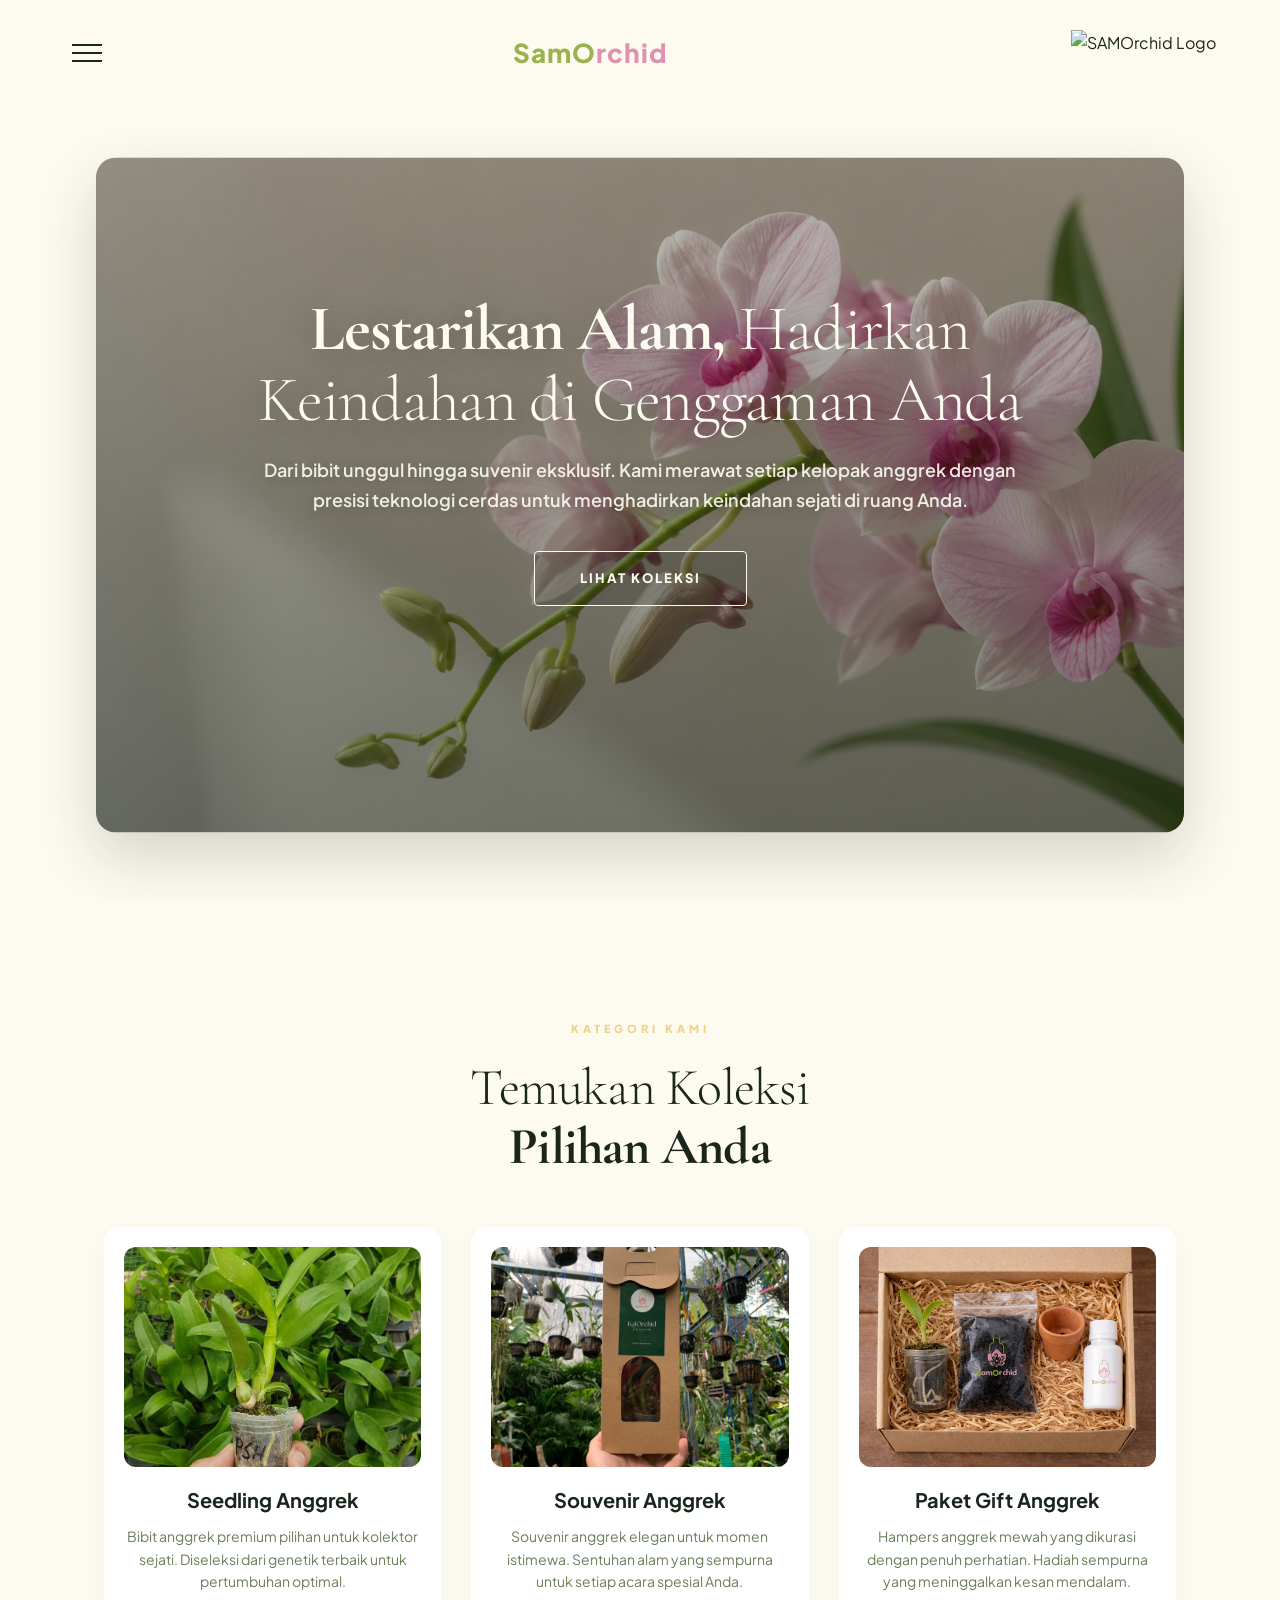
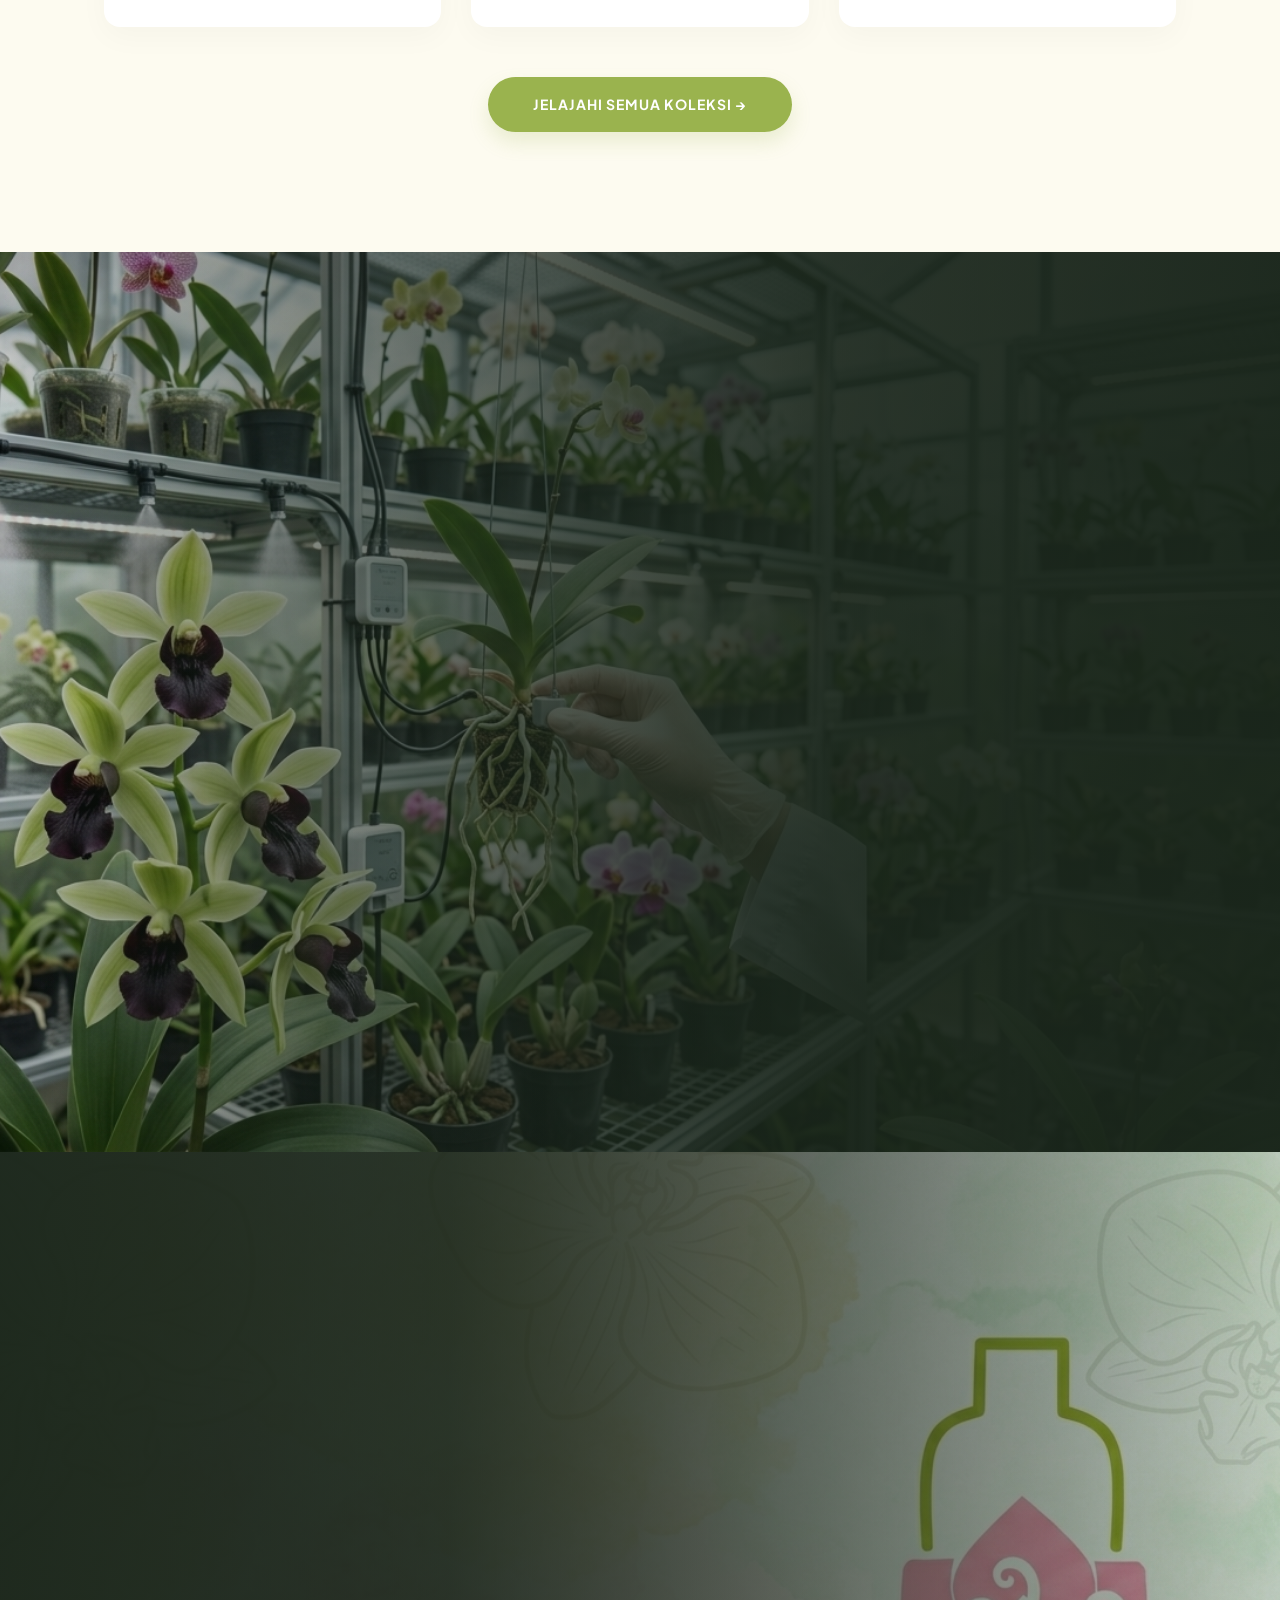
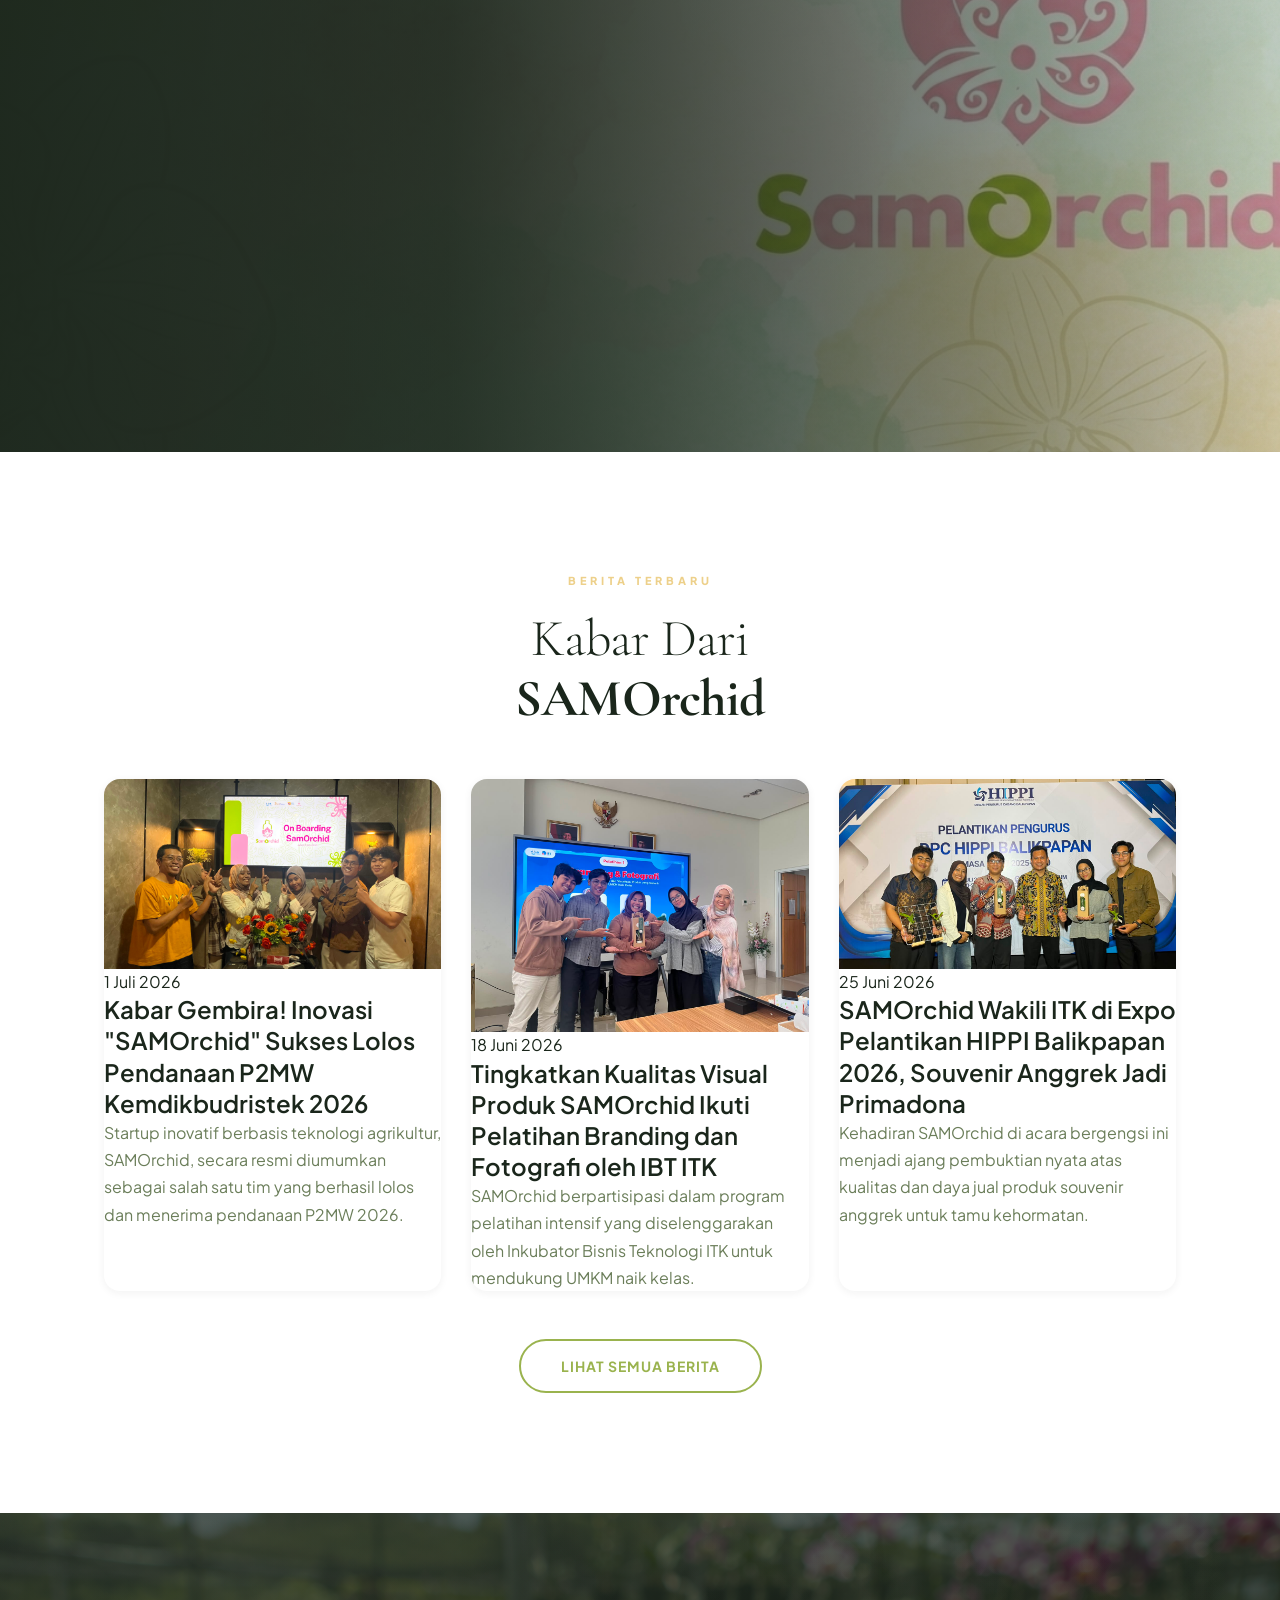
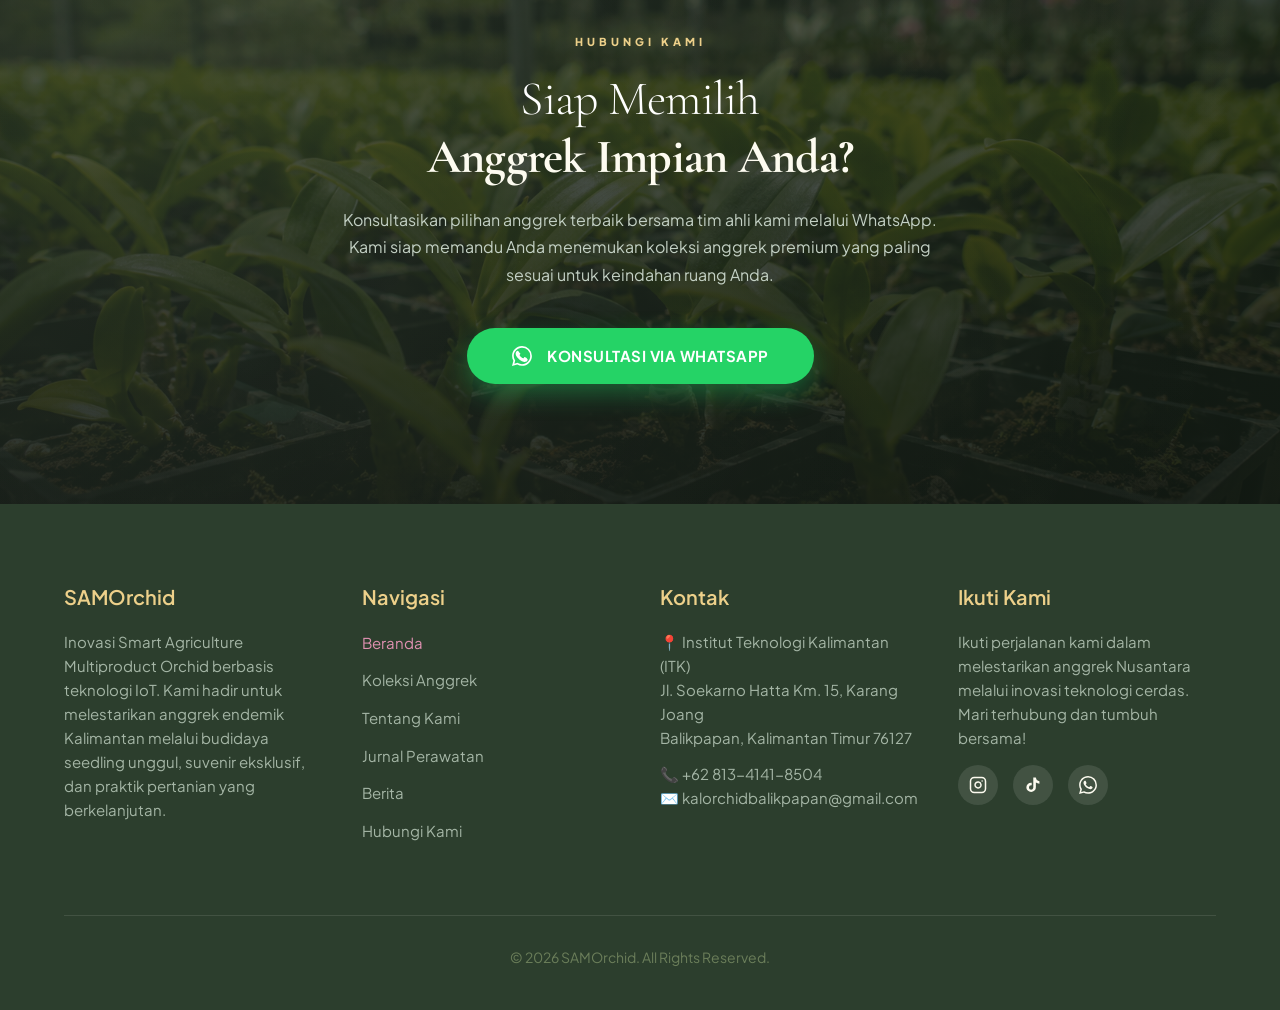
==== index.html @ b30c69b6 "Add files via upload" ====
<!DOCTYPE html>
<html lang="id">

<head>
    <meta charset="UTF-8">
    <meta name="viewport" content="width=device-width, initial-scale=1.0">
    <meta http-equiv="X-UA-Compatible" content="ie=edge">

    <meta name="description" content="SAMOrchid — Koleksi anggrek premium pilihan dengan kualitas terbaik. Temukan keindahan anggrek eksklusif untuk melengkapi ruang Anda.">
    <meta name="keywords" content="anggrek, orchid, tanaman hias, bunga anggrek, SAMOrchid, premium orchid">
    <meta name="author" content="SAMOrchid">
    <meta name="robots" content="index, follow">

    <meta property="og:title" content="SAMOrchid — Simfoni Alam di Ruang Anda">
    <meta property="og:description" content="SAMOrchid — Koleksi anggrek premium pilihan dengan kualitas terbaik.">
    <meta property="og:type" content="website">
    <meta property="og:locale" content="id_ID">

    <title>SAMOrchid — Simfoni Alam di Ruang Anda</title>

    <link rel="icon" type="image/png" href="assets/images/favicon.png">

    <link rel="preconnect" href="https://fonts.googleapis.com">
    <link rel="preconnect" href="https://fonts.gstatic.com" crossorigin>
    <link href="https://fonts.googleapis.com/css2?family=Cormorant+Garamond:ital,wght@0,300;0,400;0,600;1,300;1,400&family=Plus+Jakarta+Sans:wght@300;400;600;800&display=swap" rel="stylesheet">

    <link rel="stylesheet" href="assets/css/samorchid.css">

</head>
<body>

    <div class="menu-overlay" id="menuOverlay"></div>

<header id="mainHeader">
    
    <button class="menu-btn" id="menuToggle" aria-label="Toggle navigation menu">
        <span></span>
        <span></span>
        <span></span>
    </button>

    <a href="index.html" class="logo-text" aria-label="SAMOrchid Home" style="text-decoration: none; font-size: 26px; font-weight: 800; letter-spacing: 1px;">
        <span style="color: var(--green-natural);">SamO</span><span style="color: var(--pink-flower);">rchid</span>
    </a>

    <div class="header-logo-right" style="display: flex; align-items: center;">
        <img src="assets/images/logo-samorchid.png" alt="SAMOrchid Logo" style="height: 45px; width: auto; object-fit: contain;">
    </div>
</header>


<nav class="side-menu" id="sideNav" aria-label="Main navigation">
    <ul style="margin-top: 100px;">
        <li><a href="index.html">Beranda</a></li>
        <li><a href="catalog.html">Koleksi Anggrek</a></li>
        <li><a href="about.html">Tentang Kami</a></li>
        <li><a href="journal.html">Jurnal Perawatan</a></li>
        <li><a href="news.html">Berita</a></li>
        <li><a href="contact.html">Hubungi Kami</a></li>
    </ul>
</nav>
    
    <main>
        
<section class="hero">
    <div class="hero-slider-container" style="top: 55% !important; height: 75% !important;">
        <div class="slider-wrapper">
            <div class="slide slide-1"></div>
            <div class="slide slide-2"></div>
            <div class="slide slide-3"></div>
        </div>
    </div>

    <div class="hero-content scroll-reveal reveal-active">
        <h1> <strong>Lestarikan Alam,</strong> Hadirkan Keindahan di Genggaman Anda </h1>
        <p>Dari bibit unggul hingga suvenir eksklusif. Kami merawat setiap kelopak anggrek dengan presisi teknologi cerdas untuk menghadirkan keindahan sejati di ruang Anda.</p>
        <a href="catalog.html" class="btn-discover">Lihat Koleksi</a>
    </div>
</section>


<section class="section-padding" style="background-color: var(--cream-palette);">
    <div class="container">
        <span class="section-tag scroll-reveal" style="text-align:center; display:block;">Kategori Kami</span>
        <h2 class="section-title scroll-reveal" style="text-align:center; font-family:'Cormorant Garamond',serif; margin-bottom: 50px;">
            Temukan Koleksi <strong>Pilihan Anda</strong>
        </h2>

        <div class="categories-grid">
            
            <div class="category-card scroll-reveal" style="transition-delay: 0.1s; padding: 20px; border-radius: 16px; overflow: hidden; background: #fff; box-shadow: 0 10px 30px rgba(0,0,0,0.03);">
                <div style="height: 220px; border-radius: 12px; overflow: hidden; margin-bottom: 20px;">
                    <img src="assets/images/catalog-seddling.jpg" alt="Seedling Anggrek" style="width: 100%; height: 100%; object-fit: cover; transition: transform 0.5s;">
                </div>
                <h3 style="font-size: 20px; font-weight: 700; margin-bottom: 12px; color: var(--text-dark);">Seedling Anggrek</h3>
                <p style="font-size: 14px; color: var(--text-muted); line-height: 1.6; margin-bottom: 15px;">Bibit anggrek premium pilihan untuk kolektor sejati. Diseleksi dari genetik terbaik untuk pertumbuhan optimal.</p>
            </div>

            <div class="category-card scroll-reveal" style="transition-delay: 0.25s; padding: 20px; border-radius: 16px; overflow: hidden; background: #fff; box-shadow: 0 10px 30px rgba(0,0,0,0.03);">
                <div style="height: 220px; border-radius: 12px; overflow: hidden; margin-bottom: 20px;">
                    <img src="assets/images/souvenir.jpeg?w=800" alt="Souvenir Anggrek" style="width: 100%; height: 100%; object-fit: cover; transition: transform 0.5s;">
                </div>
                <h3 style="font-size: 20px; font-weight: 700; margin-bottom: 12px; color: var(--text-dark);">Souvenir Anggrek</h3>
                <p style="font-size: 14px; color: var(--text-muted); line-height: 1.6; margin-bottom: 15px;">Souvenir anggrek elegan untuk momen istimewa. Sentuhan alam yang sempurna untuk setiap acara spesial Anda.</p>
            </div>

            <div class="category-card scroll-reveal" style="transition-delay: 0.4s; padding: 20px; border-radius: 16px; overflow: hidden; background: #fff; box-shadow: 0 10px 30px rgba(0,0,0,0.03);">
                <div style="height: 220px; border-radius: 12px; overflow: hidden; margin-bottom: 20px;">
                    <img src="assets/images/gift.jpeg?w=800" alt="Paket Gift Anggrek" style="width: 100%; height: 100%; object-fit: cover; transition: transform 0.5s;">
                </div>
                <h3 style="font-size: 20px; font-weight: 700; margin-bottom: 12px; color: var(--text-dark);">Paket Gift Anggrek</h3>
                <p style="font-size: 14px; color: var(--text-muted); line-height: 1.6; margin-bottom: 15px;">Hampers anggrek mewah yang dikurasi dengan penuh perhatian. Hadiah sempurna yang meninggalkan kesan mendalam.</p>
            </div>
        </div>

        <div style="text-align: center; margin-top: 50px;" class="scroll-reveal">
            <a href="catalog.html" class="btn-primary" style="padding: 16px 45px; border-radius: 50px; font-weight: 700; background-color: var(--green-natural); color: white; text-decoration: none; display: inline-block; transition: 0.3s; box-shadow: 0 10px 20px rgba(154, 179, 78, 0.2);">
                Jelajahi Semua Koleksi &rarr;
            </a>
        </div>
    </div>
</section>

<section class="care-section" style="background: linear-gradient(270deg, rgba(26,38,27,0.85) 35%, rgba(26,38,27,0.2)), url('assets/images/beranda-jurnal.png') center/cover no-repeat; justify-content: flex-end;">
    <div class="care-content">
        <span class="section-tag scroll-reveal">Jurnal &amp; Panduan</span>
        <h2 class="scroll-reveal" style="transition-delay: 0.1s;">Seni Merawat <strong>Kelopak Anggrek</strong></h2>
        <p class="scroll-reveal" style="transition-delay: 0.2s;">Merawat anggrek adalah seni dan dialog dengan alam. Pelajari teknik perawatan dari para ahli kami — mulai dari penyiraman, pencahayaan, hingga pemberian nutrisi yang tepat untuk setiap jenis anggrek.</p>
        <a href="journal.html" class="btn-editorial scroll-reveal" style="transition-delay: 0.3s;">Buka Jurnal Perawatan &rarr;</a>
    </div>
</section>

<section class="story-section" style="background: linear-gradient(90deg, rgba(26,38,27,0.85) 35%, rgba(26,38,27,0.2)), url('assets/images/logo-about.png') center/cover no-repeat;">
    <div class="story-content">
        <span class="section-tag scroll-reveal">VISI &amp; INOVASI</span>
        <h2 class="scroll-reveal" style="transition-delay: 0.1s;">Di Balik Tirai <strong>SAMOrchid</strong></h2>
        <p class="scroll-reveal" style="transition-delay: 0.2s;">Lebih dari sekadar keindahan, SAMOrchid lahir dari misi luhur melestarikan flora endemik Kalimantan. Melalui integrasi teknologi Smart Greenhouse dan praktik pertanian berkelanjutan, kami merawat warisan alam Nusantara agar terus mekar untuk generasi mendatang.</p>
        <a href="about.html" class="btn-editorial scroll-reveal" style="transition-delay: 0.3s;">Kenali Kami Lebih Dekat &rarr;</a>
    </div>
</section>

<section class="section-padding" style="background-color: #fff;">
    <div class="container">
        <span class="section-tag scroll-reveal" style="text-align:center; display:block;">Berita Terbaru</span>
        <h2 class="section-title scroll-reveal" style="text-align:center; font-family:'Cormorant Garamond',serif; margin-bottom: 50px;">
            Kabar Dari <strong>SAMOrchid</strong>
        </h2>

        <div class="news-grid">
            
            <article class="news-card scroll-reveal" style="transition-delay: 0.1s;">
                <div class="news-image">
                    <img src="assets/images/berita-p2mw.jpeg" alt="Penghargaan Inovasi Budidaya 2026" loading="lazy">
                </div>
                <div class="news-body">
                    <time class="news-date" datetime="2026-07-01">1 Juli 2026</time>
                    <h3>Kabar Gembira! Inovasi "SAMOrchid" Sukses Lolos Pendanaan P2MW Kemdikbudristek 2026</h3>
                    <p>Startup inovatif berbasis teknologi agrikultur, SAMOrchid, secara resmi diumumkan sebagai salah satu tim yang berhasil lolos dan menerima pendanaan P2MW 2026.</p>
                </div>
            </article>

            <article class="news-card scroll-reveal" style="transition-delay: 0.4s;">
                <div class="news-image">
                    <img src="assets/images/berita-pelatihan.jpeg"  alt="Workshop Perawatan Anggrek" loading="lazy">
                </div>
                <div class="news-body">
                    <time class="news-date" datetime="2026-06-18">18 Juni 2026</time>
                    <h3>Tingkatkan Kualitas Visual Produk SAMOrchid Ikuti Pelatihan Branding dan Fotografi oleh IBT ITK</h3>
                    <p>SAMOrchid berpartisipasi dalam program pelatihan intensif yang diselenggarakan oleh Inkubator Bisnis Teknologi ITK untuk mendukung UMKM naik kelas.</p>
                </div>
            </article>

            <article class="news-card scroll-reveal" style="transition-delay: 0.25s;">
                <div class="news-image">
                    <img src="assets/images/berita-hippi.jpeg"  alt="Koleksi Phalaenopsis Eksklusif" loading="lazy">
                </div>
                <div class="news-body">
                    <time class="news-date" datetime="2026-06-25">25 Juni 2026</time>
                    <h3>SAMOrchid Wakili ITK di Expo Pelantikan HIPPI Balikpapan 2026, Souvenir Anggrek Jadi Primadona</h3>
                    <p>Kehadiran SAMOrchid di acara bergengsi ini menjadi ajang pembuktian nyata atas kualitas dan daya jual produk souvenir anggrek untuk tamu kehormatan.</p>
                </div>
            </article>

        </div>

        <div style="text-align: center; margin-top: 3rem;">
            <a href="news.html" class="btn-outline">Lihat Semua Berita</a>
        </div>
    </div>
</section>

<section class="cta-section" style="background: linear-gradient(180deg, rgba(26,38,27,0.75) 0%, rgba(18,26,19,0.92) 100%), url('assets/images/beranda-hubungi\ kami.png') center/cover no-repeat; padding: 120px 0; color: white;">
    <div class="container" style="text-align: center; max-width: 800px;">
        <span class="section-tag scroll-reveal" style="color: var(--orange-pastel); font-size: 11px; letter-spacing: 4px; font-weight: 800; display: block; margin-bottom: 20px; text-transform: uppercase;">Hubungi Kami</span>
        <h2 class="scroll-reveal" style="font-family: 'Cormorant Garamond', serif; font-size: 48px; font-weight: 300; margin-bottom: 20px; line-height: 1.2;">
            Siap Memilih <strong style="font-weight: 700; color: var(--cream-palette);">Anggrek Impian Anda?</strong>
        </h2>
        <p class="scroll-reveal" style="transition-delay: 0.1s; font-size: 16px; color: #c3d0c4; line-height: 1.7; margin-bottom: 40px; max-width: 600px; margin-left: auto; margin-right: auto;">
            Konsultasikan pilihan anggrek terbaik bersama tim ahli kami melalui WhatsApp. Kami siap memandu Anda menemukan koleksi anggrek premium yang paling sesuai untuk keindahan ruang Anda.
        </p>
        
        <a href="https://wa.me/6281341418504?text=Halo%20SAMOrchid" class="scroll-reveal" style="transition-delay: 0.2s; background-color: #25D366; color: white; padding: 16px 45px; border-radius: 50px; font-weight: 700; text-decoration: none; display: inline-flex; align-items: center; gap: 12px; box-shadow: 0 10px 25px rgba(37, 211, 102, 0.35); border: none; font-size: 15px; letter-spacing: 0.5px; transition: all 0.3s ease; text-transform: uppercase;" target="_blank" rel="noopener noreferrer">
            <svg xmlns="http://www.w3.org/2000/svg" width="20" height="20" fill="currentColor" viewBox="0 0 16 16" style="vertical-align: middle;">
                <path d="M13.601 2.326A7.85 7.85 0 0 0 7.994 0C3.627 0 .068 3.558.064 7.926c0 1.399.366 2.76 1.057 3.965L0 16l4.204-1.102a7.9 7.9 0 0 0 3.79.949h.004c4.368 0 7.927-3.558 7.93-7.93a7.9 7.9 0 0 0-2.327-5.592M7.994 14.52a6.6 6.6 0 0 1-3.356-.92l-.24-.144-2.494.654.666-2.433-.156-.251a6.56 6.56 0 0 1-1.007-3.505c0-3.626 2.957-6.584 6.591-6.584a6.56 6.56 0 0 1 4.66 1.931 6.56 6.56 0 0 1 1.928 4.66c-.004 3.639-2.961 6.592-6.592 6.592m3.69-4.98c-.202-.1-1.195-.59-1.381-.66-.18-.068-.312-.1-.444.1-.13.2-.5.636-.61.76-.11.13-.22.14-.42.04-.202-.1-.853-.314-1.624-.997-.6-.537-1.005-1.2-1.123-1.4-.117-.202-.012-.311.088-.41.09-.09.202-.23.3-.35.1-.117.135-.2.2-.33.066-.134.034-.251-.017-.35-.05-.1-1.196-1.196-1.381-1.643-.186-.45-.37-.39-.5-.396-.127-.007-.272-.008-.418-.008a.86.86 0 0 0-.623.29c-.214.23-.817.8-.817 1.95s.84 2.26 1.0 2.47c.16.21 1.653 2.528 4 3.52.56.23 1 .37 1.34.48.57.18 1.09.15 1.5.09.46-.07 1.38-.56 1.57-1.11.19-.55.19-1.02.13-1.11-.06-.09-.22-.14-.42-.24"/>
            </svg>
            &nbsp;Konsultasi via WhatsApp
        </a>
    </div>
</section>

    </main>

    <footer>
    <div class="footer-container">
        
        <div class="footer-col">
            <h3>SAMOrchid</h3>
            <p>
                Inovasi Smart Agriculture Multiproduct Orchid berbasis teknologi IoT. Kami hadir untuk melestarikan anggrek endemik Kalimantan melalui budidaya seedling unggul, suvenir eksklusif, dan praktik pertanian yang berkelanjutan.
            </p>
        </div>

        <div class="footer-col">
            <h3>Navigasi</h3>
            <ul>
                <li><a href="index.html">Beranda</a></li>
                <li><a href="catalog.html">Koleksi Anggrek</a></li>
                <li><a href="about.html">Tentang Kami</a></li>
                <li><a href="journal.html">Jurnal Perawatan</a></li>
                <li><a href="news.html">Berita</a></li>
                <li><a href="contact.html">Hubungi Kami</a></li>
            </ul>
        </div>

        <div class="footer-col">
            <h3>Kontak</h3>
            <p>
                📍 Institut Teknologi Kalimantan (ITK)<br>
                Jl. Soekarno Hatta Km. 15, Karang Joang<br>
                Balikpapan, Kalimantan Timur 76127
            </p>
            <p style="margin-top: 12px;">
                📞 +62 813-4141-8504<br>
                ✉️ kalorchidbalikpapan@gmail.com
            </p>
        </div>

       <div class="footer-col">
    <h3>Ikuti Kami</h3>
    <p>Ikuti perjalanan kami dalam melestarikan anggrek Nusantara melalui inovasi teknologi cerdas. Mari terhubung dan tumbuh bersama!</p>
    <div class="social-links">
        <a href="https://www.instagram.com/samorchid_official?igsh=MW9wNzVmNXBsNmt6ZQ%3D%3D&utm_source=qr" target="_blank" rel="noopener noreferrer" aria-label="Instagram">
            <svg xmlns="http://www.w3.org/2000/svg" width="18" height="18" viewBox="0 0 24 24" fill="none" stroke="currentColor" stroke-width="2" stroke-linecap="round" stroke-linejoin="round">
                <rect x="2" y="2" width="20" height="20" rx="5" ry="5"></rect>
                <path d="M16 11.37A4 4 0 1 1 12.63 8 4 4 0 0 1 16 11.37z"></path>
                <line x1="17.5" y1="6.5" x2="17.51" y2="6.5"></line>
            </svg>
        </a>
        
        <a href="https://www.tiktok.com/@samorchid.bibit.anggrek?_r=1&_t=ZS-982fWPN8C19" target="_blank" rel="noopener noreferrer" aria-label="TikTok">
            <svg xmlns="http://www.w3.org/2000/svg" width="18" height="18" viewBox="0 0 24 24" fill="currentColor">
                <path d="M19.59 6.69a4.83 4.83 0 0 1-3.77-4.25V2h-3.45v13.67a2.89 2.89 0 0 1-2.88 2.5 2.89 2.89 0 0 1-2.89-2.89 2.89 2.89 0 0 1 2.89-2.89c.28 0 .54.04.79.1v-3.5a6.37 6.37 0 0 0-.79-.05A6.34 6.34 0 0 0 3.15 15a6.34 6.34 0 0 0 6.34 6.34 6.34 6.34 0 0 0 6.34-6.34V8.75a8.18 8.18 0 0 0 4.76 1.52v-3.4a4.85 4.85 0 0 1-1-.18z"/>
            </svg>
        </a>
        
        <a href="https://wa.me/6281341418504" target="_blank" rel="noopener noreferrer" aria-label="WhatsApp">
            <svg xmlns="http://www.w3.org/2000/svg" width="18" height="18" viewBox="0 0 24 24" fill="currentColor">
                <path d="M17.472 14.382c-.297-.149-1.758-.867-2.03-.967-.273-.099-.471-.148-.67.15-.197.297-.767.966-.94 1.164-.173.199-.347.223-.644.075-.297-.15-1.255-.463-2.39-1.475-.883-.788-1.48-1.761-1.653-2.059-.173-.297-.018-.458.13-.606.134-.133.298-.347.446-.52.149-.174.198-.298.298-.497.099-.198.05-.371-.025-.52-.075-.149-.669-1.612-.916-2.207-.242-.579-.487-.5-.669-.51-.173-.008-.371-.01-.57-.01-.198 0-.52.074-.792.372-.272.297-1.04 1.016-1.04 2.479 0 1.462 1.065 2.875 1.213 3.074.149.198 2.096 3.2 5.077 4.487.709.306 1.262.489 1.694.625.712.227 1.36.195 1.871.118.571-.085 1.758-.719 2.006-1.413.248-.694.248-1.289.173-1.413-.074-.124-.272-.198-.57-.347m-5.421 7.403h-.004a9.87 9.87 0 01-5.031-1.378l-.361-.214-3.741.982.998-3.648-.235-.374a9.86 9.86 0 01-1.51-5.26c.001-5.45 4.436-9.884 9.888-9.884 2.64 0 5.122 1.03 6.988 2.898a9.825 9.825 0 012.893 6.994c-.003 5.45-4.437 9.884-9.885 9.884m8.413-18.297A11.815 11.815 0 0012.05 0C5.495 0 .16 5.335.157 11.892c0 2.096.547 4.142 1.588 5.945L.057 24l6.305-1.654a11.882 11.882 0 005.683 1.448h.005c6.554 0 11.89-5.335 11.893-11.893a11.821 11.821 0 00-3.48-8.413z"/>
            </svg>
        </a>
    </div>
</div>

    </div>

    <div class="footer-bottom">
        <p>&copy; 2026 SAMOrchid. All Rights Reserved.</p>
    </div>
</footer>

    <script src="assets/js/samorchid.js"></script>
    
</body>
</html>
---- assets/css/samorchid.css ----
/* ============================================================
   SAMOrchid — Premium Orchid Catalog
   Design System & Stylesheet
   Inspired by Bang & Olufsen Luxury Minimalism
   ============================================================ */

/* ----------------------------------------------------------
   1. DESIGN TOKENS (CSS Variables)
   ---------------------------------------------------------- */
   :root {
    --pink-flower: #E091B1;
    --pink-light: #F5D5E3;
    --orange-pastel: #EDD08A;
    --cream-palette: #FDFBF0;
    --cream-dark: #F5EFDA;
    --green-natural: #9AB34E;
    --green-dark: #7A9340;
    --text-dark: #1A261B;
    --text-muted: #6B7E5A;
    --footer-bg: #2C3E2D;
    --white: #FFFFFF;
    --dusty-pink: #F9EAEF;


    /* Shadows */
    --shadow-sm: 0 2px 8px rgba(26, 38, 27, 0.06);
    --shadow-md: 0 8px 30px rgba(26, 38, 27, 0.08);
    --shadow-lg: 0 16px 50px rgba(26, 38, 27, 0.12);
    --shadow-xl: 0 25px 60px rgba(26, 38, 27, 0.18);

    /* Transitions */
    --ease-luxury: cubic-bezier(0.16, 1, 0.3, 1);
    --transition-base: 0.4s var(--ease-luxury);
    --transition-slow: 0.8s var(--ease-luxury);
}


/* ----------------------------------------------------------
   2. RESET & BASE
   ---------------------------------------------------------- */
*,
*::before,
*::after {
    box-sizing: border-box;
    margin: 0;
    padding: 0;
}

html {
    scroll-behavior: smooth;
    -webkit-font-smoothing: antialiased;
    -moz-osx-font-smoothing: grayscale;
}

body {
    font-family: 'Plus Jakarta Sans', -apple-system, BlinkMacSystemFont, sans-serif;
    font-weight: 400;
    font-size: 16px;
    line-height: 1.6;
    color: var(--text-dark);
    background-color: var(--cream-palette);
    overflow-x: hidden;
}

img {
    max-width: 100%;
    height: auto;
    display: block;
}

a {
    color: inherit;
    text-decoration: none;
    transition: color var(--transition-base);
}

ul {
    list-style: none;
}

button {
    font-family: inherit;
}


/* ----------------------------------------------------------
   3. TYPOGRAPHY
   ---------------------------------------------------------- */
h1,
h2 {
    font-family: 'Cormorant Garamond', 'Georgia', serif;
    font-weight: 300;
    color: var(--text-dark);
}

h1 {
    font-size: 64px;
    line-height: 1.1;
    letter-spacing: -0.02em;
}

h2 {
    font-size: 52px;
    line-height: 1.15;
    letter-spacing: -0.015em;
}

h3 {
    font-family: 'Plus Jakarta Sans', sans-serif;
    font-size: 24px;
    font-weight: 600;
    line-height: 1.3;
    color: var(--text-dark);
}

h1 strong {
    font-weight: 800;
}

h2 strong {
    font-weight: 800;
    display: block;
}

p {
    color: var(--text-muted);
    line-height: 1.7;
}

.section-tag {
    font-size: 11px;
    text-transform: uppercase;
    letter-spacing: 4px;
    color: var(--orange-pastel);
    font-weight: 800;
    margin-bottom: 20px;
    display: inline-block;
}


/* ----------------------------------------------------------
   4. LAYOUT
   ---------------------------------------------------------- */
.container {
    max-width: 1200px;
    margin: 0 auto;
    padding: 0 5%;
}

.section-padding {
    padding: 120px 0;
}


/* ----------------------------------------------------------
   5. HEADER & NAVIGATION
   ---------------------------------------------------------- */
header {
    position: fixed;
    top: 0;
    left: 0;
    width: 100%;
    display: flex;
    justify-content: space-between;
    align-items: center;
    padding: 30px 5%;
    z-index: 2001;
    background: transparent;
    transition: all 0.5s var(--ease-luxury);
}

header.scrolled {
    background: rgba(253, 251, 240, 0.92);
    backdrop-filter: blur(20px);
    -webkit-backdrop-filter: blur(20px);
    box-shadow: 0 4px 30px rgba(26, 38, 27, 0.06);
    padding: 18px 5%;
}

/* Logo */
.logo {
    font-size: 22px;
    font-weight: 800;
    letter-spacing: 2px;
    color: var(--text-dark);
    text-transform: uppercase;
    z-index: 2002;
    display: flex;
    align-items: center;
    gap: 10px;
}

.logo-img {
    height: 45px;
    width: auto;
    vertical-align: middle;
}

/* Hamburger Menu Button */
.menu-btn {
    background: none;
    border: none;
    cursor: pointer;
    display: flex;
    flex-direction: column;
    gap: 6px;
    z-index: 2002;
    padding: 8px;
    position: relative;
}

.menu-btn span {
    display: block;
    width: 30px;
    height: 2px;
    background-color: var(--text-dark);
    transition: all 0.3s var(--ease-luxury);
    transform-origin: center;
}

.menu-btn.active span:nth-child(1) {
    transform: translateY(8px) rotate(45deg);
}

.menu-btn.active span:nth-child(2) {
    opacity: 0;
    transform: scaleX(0);
}

.menu-btn.active span:nth-child(3) {
    transform: translateY(-8px) rotate(-45deg);
}

/* Header Spacer (for layout balance) */
.header-spacer {
    width: 46px;
}

/* Menu Overlay */
.menu-overlay {
    position: fixed;
    top: 0;
    left: 0;
    width: 100%;
    height: 100%;
    background: rgba(26, 38, 27, 0.4);
    backdrop-filter: blur(8px);
    -webkit-backdrop-filter: blur(8px);
    z-index: 1999;
    opacity: 0;
    visibility: hidden;
    transition: opacity 0.5s var(--ease-luxury),
                visibility 0.5s var(--ease-luxury);
}

.menu-overlay.active {
    opacity: 1;
    visibility: visible;
}

/* Side Menu */
.side-menu {
    position: fixed;
    top: 0;
    left: -100%;
    width: 450px;
    max-width: 100%;
    height: 100vh;
    background-color: var(--cream-palette);
    z-index: 2000;
    box-shadow: var(--shadow-xl);
    display: flex;
    flex-direction: column;
    justify-content: center;
    padding: 80px 60px;
    transition: left 0.7s cubic-bezier(0.77, 0, 0.175, 1);
    overflow-y: auto;
}

.side-menu.active {
    left: 0;
}

.menu-subtitle {
    font-size: 11px;
    font-weight: 800;
    letter-spacing: 4px;
    color: var(--green-natural);
    text-transform: uppercase;
    margin-bottom: 35px;
}

.side-menu ul {
    margin-bottom: 50px;
}

.side-menu ul li {
    margin-bottom: 25px;
    transform: translateY(30px);
    opacity: 0;
    transition: transform 0.6s var(--ease-luxury),
                opacity 0.6s var(--ease-luxury);
}

.side-menu.active ul li:nth-child(1) { transition-delay: 0.15s; }
.side-menu.active ul li:nth-child(2) { transition-delay: 0.30s; }
.side-menu.active ul li:nth-child(3) { transition-delay: 0.45s; }
.side-menu.active ul li:nth-child(4) { transition-delay: 0.60s; }
.side-menu.active ul li:nth-child(5) { transition-delay: 0.75s; }
.side-menu.active ul li:nth-child(6) { transition-delay: 0.90s; }

.side-menu.active ul li {
    transform: translateY(0);
    opacity: 1;
}

.side-menu ul li a {
    text-decoration: none;
    color: var(--text-dark);
    font-size: 34px;
    font-weight: 300;
    font-family: 'Cormorant Garamond', serif;
    display: inline-block;
    position: relative;
    transition: color 0.3s ease,
                transform 0.3s var(--ease-luxury);
}

.side-menu ul li a:hover {
    color: var(--pink-flower);
    transform: translateX(12px);
}

.side-menu ul li a::after {
    content: '';
    position: absolute;
    bottom: -4px;
    left: 0;
    width: 0;
    height: 2px;
    background-color: var(--pink-flower);
    transition: width 0.4s var(--ease-luxury);
}

.side-menu ul li a:hover::after {
    width: 100%;
}

.side-menu ul li a.active-link {
    color: var(--green-natural);
    font-weight: 600;
}

.side-menu-cta {
    margin-top: auto;
    padding-top: 30px;
    border-top: 1px solid rgba(26, 38, 27, 0.08);
}


/* ----------------------------------------------------------
   6. HERO SECTION
   ---------------------------------------------------------- */
.hero {
    height: 100vh;
    display: flex;
    align-items: center;
    justify-content: center;
    padding: 0 5%;
    position: relative;
    overflow: hidden;
}

.hero-slider-container {
    position: absolute;
    top: 50%;
    left: 50%;
    transform: translate(-50%, -50%);
    width: 85%;
    height: 85%;
    border-radius: 20px;
    overflow: hidden;
    box-shadow: var(--shadow-xl);
}

.slider-wrapper {
    display: flex;
    height: 100%;
    transition: transform 1.2s cubic-bezier(0.77, 0, 0.175, 1);
}

.slide {
    min-width: 100%;
    height: 100%;
    background-size: cover;
    background-position: center;
    position: relative;
}

.slide-1 {
    background-image:
        linear-gradient(
            180deg,
            rgba(26, 38, 27, 0.25) 0%,
            rgba(26, 38, 27, 0.55) 100%
        ),
        url("../images/hero beranda 1.png");
    background-size: cover;
    background-position: center;
}

.slide-2 {
    background-image:
        linear-gradient(
            180deg,
            rgba(26, 38, 27, 0.25) 0%,
            rgba(26, 38, 27, 0.55) 100%
        ),
        url("../images/hero beranda 2.png");
    background-size: cover;
    background-position: center;
}

.slide-3 {
    background-image:
        linear-gradient(
            180deg,
            rgba(26, 38, 27, 0.25) 0%,
            rgba(26, 38, 27, 0.55) 100%
        ),
        url("../images/hero beranda 3.png");
    background-size: cover;
    background-position: center;
}

.hero-content {
    text-align: center;
    max-width: 800px;
    z-index: 2;
    position: relative;
}

.hero-content h1 {
    color: var(--cream-palette);
    text-shadow: 0 4px 30px rgba(0, 0, 0, 0.25);
    margin-bottom: 20px;
}

.hero-content p {
    color: var(--cream-palette);
    font-size: 18px;
    font-weight: 600;
    text-shadow: 0 2px 15px rgba(0, 0, 0, 0.2);
    margin-bottom: 35px;
    opacity: 0.9;
}

.hero-slider-dots {
    position: absolute;
    bottom: 30px;
    left: 50%;
    transform: translateX(-50%);
    display: flex;
    gap: 10px;
    z-index: 3;
}

.hero-slider-dots .dot {
    width: 10px;
    height: 10px;
    border-radius: 50%;
    background: rgba(253, 251, 240, 0.4);
    border: none;
    cursor: pointer;
    transition: all 0.4s var(--ease-luxury);
}

.hero-slider-dots .dot.active {
    background: var(--cream-palette);
    transform: scale(1.3);
}


/* ----------------------------------------------------------
   7. FULL-BLEED SECTIONS
   ---------------------------------------------------------- */
.featured-section {
    height: 100vh;
    width: 100%;
    background-size: cover;
    background-position: center;
    background-attachment: fixed;
    display: flex;
    align-items: center;
    padding: 0 8%;
    position: relative;
}

.featured-section::before {
    content: '';
    position: absolute;
    top: 0;
    left: 0;
    width: 100%;
    height: 100%;
    background: linear-gradient(
        90deg,
        rgba(26, 38, 27, 0.85) 0%,
        rgba(26, 38, 27, 0.3) 60%,
        transparent 100%
    );
}

.care-section {
    height: 100vh;
    width: 100%;
    background-size: cover;
    background-position: center;
    background-attachment: fixed;
    display: flex;
    align-items: center;
    justify-content: flex-end;
    padding: 0 8%;
    position: relative;
}

.care-section::before {
    content: '';
    position: absolute;
    top: 0;
    left: 0;
    width: 100%;
    height: 100%;
    background: linear-gradient(
        270deg,
        rgba(26, 38, 27, 0.85) 0%,
        rgba(26, 38, 27, 0.3) 60%,
        transparent 100%
    );
}

.story-section {
    height: 100vh;
    width: 100%;
    background-size: cover;
    background-position: center;
    background-attachment: fixed;
    display: flex;
    align-items: center;
    padding: 0 8%;
    position: relative;
}

.story-section::before {
    content: '';
    position: absolute;
    top: 0;
    left: 0;
    width: 100%;
    height: 100%;
    background: linear-gradient(
        90deg,
        rgba(26, 38, 27, 0.85) 0%,
        rgba(26, 38, 27, 0.3) 60%,
        transparent 100%
    );
}

.featured-content,
.care-content,
.story-content {
    max-width: 580px;
    color: var(--cream-palette);
    position: relative;
    z-index: 2;
}

.featured-content h2,
.care-content h2,
.story-content h2 {
    font-family: 'Cormorant Garamond', serif;
    font-size: 52px;
    font-weight: 300;
    color: var(--cream-palette);
    margin-bottom: 24px;
}

.featured-content p,
.care-content p,
.story-content p {
    font-size: 16px;
    line-height: 1.7;
    color: #C3D0C4;
    margin-bottom: 35px;
}

.featured-content .section-tag,
.care-content .section-tag,
.story-content .section-tag {
    color: var(--orange-pastel);
}

/* CTA Section */
.cta-section {
    padding: 120px 5%;
    background: linear-gradient(135deg, var(--green-dark) 0%, var(--green-natural) 100%);
    text-align: center;
    color: var(--white);
    position: relative;
    overflow: hidden;
}

.cta-section::before {
    content: '';
    position: absolute;
    top: -50%;
    left: -50%;
    width: 200%;
    height: 200%;
    background: radial-gradient(
        circle at 30% 40%,
        rgba(255, 255, 255, 0.05) 0%,
        transparent 60%
    );
}

.cta-section h2 {
    font-family: 'Cormorant Garamond', serif;
    font-size: 48px;
    font-weight: 300;
    color: var(--white);
    margin-bottom: 20px;
    position: relative;
}

.cta-section h2 strong {
    font-weight: 700;
}

.cta-section p {
    font-size: 18px;
    color: rgba(255, 255, 255, 0.8);
    margin-bottom: 40px;
    max-width: 600px;
    margin-left: auto;
    margin-right: auto;
    position: relative;
}


/* ----------------------------------------------------------
   8. BUTTONS
   ---------------------------------------------------------- */

/* Discover Button — Hero / Full-bleed overlay */
.btn-discover {
    display: inline-block;
    padding: 16px 45px;
    border: 1px solid var(--cream-palette);
    color: var(--cream-palette);
    text-transform: uppercase;
    letter-spacing: 2px;
    font-size: 13px;
    font-weight: 800;
    background: rgba(0, 0, 0, 0.15);
    border-radius: 4px;
    text-decoration: none;
    transition: all var(--transition-base);
    cursor: pointer;
}

.btn-discover:hover {
    background: var(--green-natural);
    border-color: var(--green-natural);
    color: var(--text-dark);
    transform: translateY(-5px);
    box-shadow: 0 12px 35px rgba(154, 179, 78, 0.35);
}

/* Editorial Button — Inline link-style */
.btn-editorial {
    color: var(--white);
    text-decoration: none;
    font-size: 13px;
    text-transform: uppercase;
    letter-spacing: 2px;
    font-weight: 800;
    padding-bottom: 6px;
    border-bottom: 2px solid rgba(255, 255, 255, 0.2);
    display: inline-flex;
    align-items: center;
    gap: 15px;
    transition: all var(--transition-base);
}

.btn-editorial:hover {
    border-bottom-color: var(--pink-flower);
    color: var(--pink-flower);
}

.btn-editorial .arrow {
    display: inline-block;
    transition: transform 0.4s var(--ease-luxury);
}

.btn-editorial:hover .arrow {
    transform: translateX(8px);
}

/* Primary Button */
.btn-primary {
    display: inline-block;
    padding: 14px 40px;
    background: var(--green-natural);
    color: var(--white);
    border: none;
    border-radius: 50px;
    font-size: 14px;
    font-weight: 700;
    text-transform: uppercase;
    letter-spacing: 1px;
    cursor: pointer;
    text-decoration: none;
    text-align: center;
    transition: all var(--transition-base);
}

.btn-primary:hover {
    background: var(--green-dark);
    transform: translateY(-3px);
    box-shadow: 0 10px 30px rgba(154, 179, 78, 0.3);
}

/* Outline Button */
.btn-outline {
    display: inline-block;
    padding: 14px 40px;
    background: transparent;
    color: var(--green-natural);
    border: 2px solid var(--green-natural);
    border-radius: 50px;
    font-size: 14px;
    font-weight: 700;
    text-transform: uppercase;
    letter-spacing: 1px;
    cursor: pointer;
    text-decoration: none;
    text-align: center;
    transition: all var(--transition-base);
}

.btn-outline:hover {
    background: var(--green-natural);
    color: var(--white);
    transform: translateY(-3px);
    box-shadow: 0 10px 30px rgba(154, 179, 78, 0.3);
}

/* WhatsApp Button */
.btn-whatsapp {
    display: inline-flex;
    align-items: center;
    gap: 10px;
    padding: 14px 40px;
    background: #25D366;
    color: var(--white);
    border: none;
    border-radius: 50px;
    font-size: 14px;
    font-weight: 700;
    text-transform: uppercase;
    letter-spacing: 1px;
    cursor: pointer;
    text-decoration: none;
    text-align: center;
    transition: all var(--transition-base);
}

.btn-whatsapp::before {
    content: '';
    display: inline-block;
    width: 20px;
    height: 20px;
    background-image: url("data:image/svg+xml,%3Csvg xmlns='http://www.w3.org/2000/svg' viewBox='0 0 24 24' fill='white'%3E%3Cpath d='M17.472 14.382c-.297-.149-1.758-.867-2.03-.967-.273-.099-.471-.148-.67.15-.197.297-.767.966-.94 1.164-.173.199-.347.223-.644.075-.297-.15-1.255-.463-2.39-1.475-.883-.788-1.48-1.761-1.653-2.059-.173-.297-.018-.458.13-.606.134-.133.298-.347.446-.52.149-.174.198-.298.298-.497.099-.198.05-.371-.025-.52-.075-.149-.669-1.612-.916-2.207-.242-.579-.487-.5-.669-.51-.173-.008-.371-.01-.57-.01-.198 0-.52.074-.792.372-.272.297-1.04 1.016-1.04 2.479 0 1.462 1.065 2.875 1.213 3.074.149.198 2.096 3.2 5.077 4.487.709.306 1.262.489 1.694.625.712.227 1.36.195 1.871.118.571-.085 1.758-.719 2.006-1.413.248-.694.248-1.289.173-1.413-.074-.124-.272-.198-.57-.347m-5.421 7.403h-.004a9.87 9.87 0 01-5.031-1.378l-.361-.214-3.741.982.998-3.648-.235-.374a9.86 9.86 0 01-1.51-5.26c.001-5.45 4.436-9.884 9.888-9.884 2.64 0 5.122 1.03 6.988 2.898a9.825 9.825 0 012.893 6.994c-.003 5.45-4.437 9.884-9.885 9.884m8.413-18.297A11.815 11.815 0 0012.05 0C5.495 0 .16 5.335.157 11.892c0 2.096.547 4.142 1.588 5.945L.057 24l6.305-1.654a11.882 11.882 0 005.683 1.448h.005c6.554 0 11.89-5.335 11.893-11.893a11.821 11.821 0 00-3.48-8.413z'/%3E%3C/svg%3E");
    background-size: contain;
    background-repeat: no-repeat;
}

.btn-whatsapp:hover {
    background: #1da851;
    transform: translateY(-3px);
    box-shadow: 0 10px 30px rgba(37, 211, 102, 0.3);
}

/* Filter Button */
.btn-filter {
    padding: 10px 28px;
    border: 2px solid #ddd;
    background: transparent;
    color: var(--text-muted);
    border-radius: 50px;
    font-size: 13px;
    font-weight: 600;
    cursor: pointer;
    transition: all var(--transition-base);
    font-family: inherit;
}

.btn-filter:hover {
    border-color: var(--green-natural);
    color: var(--green-natural);
}

.btn-filter.active {
    background: var(--green-natural);
    color: var(--white);
    border-color: var(--green-natural);
}


/* ----------------------------------------------------------
   9. PRODUCT CARDS
   ---------------------------------------------------------- */
.product-card {
    background: var(--white);
    border-radius: 16px;
    overflow: hidden;
    box-shadow: var(--shadow-sm);
    transition: transform 0.5s var(--ease-luxury),
                box-shadow 0.5s var(--ease-luxury);
}

.product-card:hover {
    transform: translateY(-8px);
    box-shadow: var(--shadow-lg);
}

.product-card .card-image {
    overflow: hidden;
    height: 280px;
    position: relative;
}

.product-card .card-image img {
    width: 100%;
    height: 100%;
    object-fit: cover;
    transition: transform 0.6s var(--ease-luxury);
}

.product-card:hover .card-image img {
    transform: scale(1.08);
}

.product-card .card-body {
    padding: 24px;
}

.card-category {
    font-size: 11px;
    text-transform: uppercase;
    letter-spacing: 2px;
    color: var(--green-natural);
    font-weight: 700;
    margin-bottom: 8px;
    display: inline-block;
}

.product-card .card-body h3 {
    font-size: 18px;
    font-weight: 700;
    color: var(--text-dark);
    margin-bottom: 8px;
}

.product-card .card-body p {
    font-size: 14px;
    color: var(--text-muted);
    line-height: 1.6;
    margin-bottom: 16px;
}

.card-price {
    font-size: 20px;
    font-weight: 800;
    color: var(--pink-flower);
    margin-bottom: 16px;
}

.card-actions {
    display: flex;
    gap: 10px;
}


/* ----------------------------------------------------------
   10. NEWS CARDS
   ---------------------------------------------------------- */
.news-card {
    background: var(--white);
    border-radius: 16px;
    overflow: hidden;
    box-shadow: var(--shadow-sm);
    transition: transform 0.5s var(--ease-luxury),
                box-shadow 0.5s var(--ease-luxury);
}

.news-card:hover {
    transform: translateY(-6px);
    box-shadow: var(--shadow-md);
}

.news-card .card-image {
    height: 220px;
    overflow: hidden;
}

.news-card .card-image img {
    width: 100%;
    height: 100%;
    object-fit: cover;
    transition: transform 0.6s var(--ease-luxury);
}

.news-card:hover .card-image img {
    transform: scale(1.06);
}

.news-card .card-body {
    padding: 24px;
}

.news-card .card-date {
    font-size: 12px;
    color: var(--text-muted);
    font-weight: 600;
    margin-bottom: 10px;
}

.news-card .card-body h3 {
    font-size: 18px;
    font-weight: 700;
    color: var(--text-dark);
    margin-bottom: 10px;
}

.news-card .card-body p {
    font-size: 14px;
    color: var(--text-muted);
    line-height: 1.6;
}

.read-more {
    color: var(--green-natural);
    font-weight: 700;
    font-size: 13px;
    text-transform: uppercase;
    letter-spacing: 1px;
    text-decoration: none;
    margin-top: 15px;
    display: inline-block;
    transition: transform 0.3s var(--ease-luxury),
                color 0.3s ease;
}

.read-more:hover {
    transform: translateX(5px);
    color: var(--green-dark);
}


/* ----------------------------------------------------------
   11. CATEGORY CARDS
   ---------------------------------------------------------- */
.category-card {
    background: var(--white);
    border-radius: 20px;
    padding: 50px 30px;
    text-align: center;
    box-shadow: var(--shadow-sm);
    transition: transform 0.5s var(--ease-luxury),
                box-shadow 0.5s var(--ease-luxury);
}

.category-card:hover {
    transform: translateY(-10px);
    box-shadow: var(--shadow-lg);
}

.category-card .card-icon {
    font-size: 60px;
    margin-bottom: 20px;
    display: block;
}

.category-card h3 {
    font-size: 22px;
    font-weight: 700;
    margin-bottom: 12px;
}

.category-card p {
    font-size: 14px;
    color: var(--text-muted);
    line-height: 1.6;
}

.categories-grid {
    display: grid;
    grid-template-columns: repeat(3, 1fr);
    gap: 30px;
}


/* ----------------------------------------------------------
   12. VALUE CARDS
   ---------------------------------------------------------- */
.value-card {
    text-align: center;
    padding: 40px 30px;
}

.value-card .value-icon {
    width: 80px;
    height: 80px;
    background: var(--pink-light);
    border-radius: 50%;
    display: flex;
    align-items: center;
    justify-content: center;
    margin: 0 auto 20px;
    font-size: 32px;
    transition: transform 0.4s var(--ease-luxury);
}

.value-card:hover .value-icon {
    transform: scale(1.1) rotate(5deg);
}

.value-card h3 {
    font-size: 20px;
    font-weight: 700;
    margin-bottom: 12px;
}

.value-card p {
    font-size: 14px;
    color: var(--text-muted);
    line-height: 1.7;
}


/* ----------------------------------------------------------
   13. JOURNAL CARDS
   ---------------------------------------------------------- */
.journal-card {
    background: var(--white);
    border-radius: 16px;
    overflow: hidden;
    box-shadow: var(--shadow-sm);
    display: flex;
    transition: transform 0.5s var(--ease-luxury),
                box-shadow 0.5s var(--ease-luxury);
}

.journal-card:hover {
    transform: translateY(-6px);
    box-shadow: var(--shadow-md);
}

.journal-card .card-image {
    width: 40%;
    min-height: 250px;
    overflow: hidden;
}

.journal-card .card-image img {
    width: 100%;
    height: 100%;
    object-fit: cover;
    transition: transform 0.6s var(--ease-luxury);
}

.journal-card:hover .card-image img {
    transform: scale(1.06);
}

.journal-card .card-body {
    width: 60%;
    padding: 30px;
    display: flex;
    flex-direction: column;
    justify-content: center;
}

.journal-card .card-body h3 {
    font-size: 20px;
    font-weight: 700;
    margin-bottom: 12px;
}

.journal-card .card-body p {
    font-size: 14px;
    color: var(--text-muted);
    line-height: 1.6;
}


/* ----------------------------------------------------------
   14. PAGE HEADERS
   ---------------------------------------------------------- */
.page-hero {
    height: 50vh;
    min-height: 400px;
    background-size: cover;
    background-position: center;
    display: flex;
    align-items: center;
    justify-content: center;
    position: relative;
    text-align: center;
}

.page-hero::before {
    content: '';
    position: absolute;
    top: 0;
    left: 0;
    width: 100%;
    height: 100%;
    background: linear-gradient(
        180deg,
        rgba(26, 38, 27, 0.4) 0%,
        rgba(26, 38, 27, 0.7) 100%
    );
}

.page-hero-content {
    position: relative;
    z-index: 2;
    color: var(--cream-palette);
}

.page-hero-content h1 {
    font-family: 'Cormorant Garamond', serif;
    font-size: 56px;
    font-weight: 300;
    color: var(--cream-palette);
    margin-bottom: 15px;
}

.page-hero-content h1 strong {
    font-weight: 700;
}

.breadcrumb {
    display: flex;
    justify-content: center;
    gap: 8px;
    font-size: 13px;
    margin-top: 15px;
    align-items: center;
}

.breadcrumb a {
    color: rgba(255, 255, 255, 0.7);
    text-decoration: none;
    transition: color 0.3s ease;
}

.breadcrumb a:hover {
    color: var(--white);
}

.breadcrumb span {
    color: rgba(255, 255, 255, 0.4);
}

.breadcrumb .current {
    color: rgba(255, 255, 255, 0.9);
}


/* ----------------------------------------------------------
   15. CATALOG SECTION
   ---------------------------------------------------------- */
.catalog-section {
    padding: 120px 0;
}

.filter-tabs {
    display: flex;
    flex-wrap: wrap;
    justify-content: center;
    gap: 12px;
    margin-bottom: 60px;
}

.product-grid {
    display: grid;
    grid-template-columns: repeat(3, 1fr);
    gap: 30px;
}

.product-card.hidden {
    display: none;
}

.product-card.show {
    animation: fadeInUp 0.5s var(--ease-luxury) forwards;
}

@keyframes fadeInUp {
    from {
        opacity: 0;
        transform: translateY(20px);
    }
    to {
        opacity: 1;
        transform: translateY(0);
    }
}


/* ----------------------------------------------------------
   16. ABOUT SECTIONS
   ---------------------------------------------------------- */
.about-story {
    display: grid;
    grid-template-columns: 1fr 1fr;
    gap: 60px;
    align-items: center;
}

.about-story-image {
    border-radius: 20px;
    overflow: hidden;
    height: 500px;
    box-shadow: var(--shadow-md);
}

.about-story-image img {
    width: 100%;
    height: 100%;
    object-fit: cover;
}

.about-story-content h2 {
    margin-bottom: 20px;
}

.about-story-content p {
    font-size: 16px;
    color: var(--text-muted);
    line-height: 1.8;
    margin-bottom: 16px;
}

.about-story-content .section-tag {
    margin-bottom: 15px;
}

.values-grid {
    display: grid;
    grid-template-columns: repeat(3, 1fr);
    gap: 30px;
}

/* Greenhouse Section */
.greenhouse-section {
    padding: 120px 0;
    position: relative;
    height: 70vh;
    background-size: cover;
    background-position: center;
    background-attachment: fixed;
    display: flex;
    align-items: center;
}

.greenhouse-section::before {
    content: '';
    position: absolute;
    top: 0;
    left: 0;
    width: 100%;
    height: 100%;
    background: linear-gradient(
        90deg,
        rgba(26, 38, 27, 0.85) 0%,
        rgba(26, 38, 27, 0.3) 60%,
        transparent 100%
    );
}

.greenhouse-content {
    position: relative;
    z-index: 2;
    max-width: 600px;
    color: var(--cream-palette);
    padding: 0 8%;
}

.greenhouse-content h2 {
    font-family: 'Cormorant Garamond', serif;
    font-size: 48px;
    font-weight: 300;
    color: var(--cream-palette);
    margin-bottom: 20px;
}

.greenhouse-content p {
    font-size: 16px;
    color: #C3D0C4;
    line-height: 1.7;
    margin-bottom: 30px;
}


/* ----------------------------------------------------------
   17. JOURNAL & ACCORDION
   ---------------------------------------------------------- */
.journal-grid {
    display: grid;
    grid-template-columns: repeat(2, 1fr);
    gap: 30px;
}

.accordion {
    max-width: 800px;
    margin: 0 auto;
}

.accordion-item {
    border-bottom: 1px solid #e0e0e0;
    margin-bottom: 0;
}

.accordion-item:last-child {
    border-bottom: none;
}

.accordion-header {
    width: 100%;
    padding: 24px 0;
    background: transparent;
    border: none;
    display: flex;
    justify-content: space-between;
    align-items: center;
    cursor: pointer;
    font-size: 18px;
    font-weight: 600;
    color: var(--text-dark);
    text-align: left;
    font-family: 'Plus Jakarta Sans', sans-serif;
    transition: color 0.3s ease;
}

.accordion-header:hover {
    color: var(--green-natural);
}

.accordion-header .icon {
    transition: transform 0.3s var(--ease-luxury);
    font-size: 20px;
    font-weight: 300;
    flex-shrink: 0;
    margin-left: 20px;
}

.accordion-header.active .icon {
    transform: rotate(45deg);
}

.accordion-body {
    max-height: 0;
    overflow: hidden;
    transition: max-height 0.5s ease;
}

.accordion-body.open {
    max-height: 500px;
}

.accordion-body-inner {
    padding: 0 0 24px 0;
    color: var(--text-muted);
    line-height: 1.7;
    font-size: 15px;
}


/* ----------------------------------------------------------
   18. NEWS SECTION
   ---------------------------------------------------------- */
.news-grid {
    display: grid;
    grid-template-columns: repeat(3, 1fr);
    gap: 30px;
}

.featured-news {
    display: grid;
    grid-template-columns: 1fr 1fr;
    gap: 0;
    margin-bottom: 80px;
    background: var(--white);
    border-radius: 20px;
    overflow: hidden;
    box-shadow: var(--shadow-md);
}

.featured-news .news-image {
    height: 100%;
    min-height: 400px;
    overflow: hidden;
}

.featured-news .news-image img {
    width: 100%;
    height: 100%;
    object-fit: cover;
    transition: transform 0.6s var(--ease-luxury);
}

.featured-news:hover .news-image img {
    transform: scale(1.04);
}

.featured-news .news-body {
    padding: 50px;
    display: flex;
    flex-direction: column;
    justify-content: center;
}

.featured-news .news-body .card-date {
    font-size: 12px;
    color: var(--text-muted);
    font-weight: 600;
    margin-bottom: 15px;
}

.featured-news .news-body h2 {
    font-family: 'Cormorant Garamond', serif;
    font-size: 36px;
    font-weight: 400;
    margin-bottom: 15px;
    color: var(--text-dark);
}

.featured-news .news-body p {
    font-size: 15px;
    color: var(--text-muted);
    line-height: 1.7;
    margin-bottom: 25px;
}


/* ----------------------------------------------------------
   19. CONTACT SECTION
   ---------------------------------------------------------- */
.contact-wrapper {
    display: grid;
    grid-template-columns: 1.2fr 0.8fr;
    gap: 60px;
}

.contact-form {
    background: var(--white);
    padding: 50px;
    border-radius: 20px;
    box-shadow: var(--shadow-md);
}

.contact-form h3 {
    font-size: 28px;
    margin-bottom: 30px;
}

.form-group {
    margin-bottom: 24px;
}

.form-group label {
    display: block;
    font-size: 13px;
    font-weight: 700;
    color: var(--text-dark);
    margin-bottom: 8px;
    text-transform: uppercase;
    letter-spacing: 1px;
}

.form-group input,
.form-group textarea,
.form-group select {
    width: 100%;
    padding: 14px 18px;
    border: 2px solid #e8e8e8;
    border-radius: 10px;
    font-size: 15px;
    font-family: inherit;
    color: var(--text-dark);
    background: var(--white);
    transition: border-color 0.3s ease,
                box-shadow 0.3s ease;
    outline: none;
}

.form-group input:focus,
.form-group textarea:focus,
.form-group select:focus {
    border-color: var(--green-natural);
    box-shadow: 0 0 0 4px rgba(154, 179, 78, 0.1);
}

.form-group textarea {
    min-height: 150px;
    resize: vertical;
}

.form-row {
    display: grid;
    grid-template-columns: 1fr 1fr;
    gap: 20px;
}

/* Contact Info */
.contact-info {
    padding: 0;
}

.contact-info h3 {
    font-size: 28px;
    margin-bottom: 30px;
}

.info-card {
    background: var(--white);
    padding: 30px;
    border-radius: 16px;
    box-shadow: var(--shadow-sm);
    margin-bottom: 20px;
    display: flex;
    gap: 20px;
    align-items: flex-start;
    transition: transform 0.3s var(--ease-luxury),
                box-shadow 0.3s var(--ease-luxury);
}

.info-card:hover {
    transform: translateY(-3px);
    box-shadow: var(--shadow-md);
}

.info-card .info-icon {
    width: 50px;
    height: 50px;
    background: var(--pink-light);
    border-radius: 12px;
    display: flex;
    align-items: center;
    justify-content: center;
    font-size: 22px;
    flex-shrink: 0;
}

.info-card h4 {
    font-size: 16px;
    font-weight: 700;
    margin-bottom: 5px;
    color: var(--text-dark);
}

.info-card p {
    font-size: 14px;
    color: var(--text-muted);
    line-height: 1.6;
}


/* ----------------------------------------------------------
   20. FOOTER
   ---------------------------------------------------------- */
footer {
    background: var(--footer-bg);
    color: var(--cream-palette);
    padding: 80px 5% 40px;
}

.footer-container {
    display: flex;
    justify-content: space-between;
    flex-wrap: wrap;
    gap: 40px;
    margin-bottom: 60px;
}

.footer-col {
    flex: 1;
    min-width: 200px;
}

.footer-col h3 {
    font-size: 20px;
    font-weight: 600;
    margin-bottom: 20px;
    color: var(--orange-pastel);
}

.footer-col ul li {
    margin-bottom: 12px;
}

.footer-col ul li a {
    color: #A4B5A5;
    text-decoration: none;
    transition: color 0.3s ease;
    font-size: 15px;
}

.footer-col ul li a:hover {
    color: var(--pink-flower);
}

.footer-col p {
    color: #A4B5A5;
    line-height: 1.6;
    font-size: 15px;
}

.footer-bottom {
    text-align: center;
    padding-top: 30px;
    border-top: 1px solid rgba(255, 255, 255, 0.1);
    color: #A4B5A5;
    font-size: 14px;
}

.social-links {
    display: flex;
    gap: 15px;
    margin-top: 15px;
}

.social-links a {
    width: 40px;
    height: 40px;
    background: rgba(255, 255, 255, 0.1);
    border-radius: 50%;
    display: flex;
    align-items: center;
    justify-content: center;
    color: var(--cream-palette);
    text-decoration: none;
    font-size: 18px;
    transition: all 0.3s var(--ease-luxury);
}

.social-links a:hover {
    background: var(--pink-flower);
    transform: translateY(-3px);
}


/* ----------------------------------------------------------
   21. SCROLL REVEAL ANIMATIONS
   ---------------------------------------------------------- */
.scroll-reveal {
    opacity: 0;
    transform: translateY(40px);
    transition: opacity 1.2s cubic-bezier(0.16, 1, 0.3, 1),
                transform 1.2s cubic-bezier(0.16, 1, 0.3, 1);
}

.scroll-reveal.reveal-active {
    opacity: 1;
    transform: translateY(0);
}

/* Staggered Animation Delays */
.delay-tag {
    transition-delay: 0.1s;
}

.delay-title {
    transition-delay: 0.25s;
}

.delay-desc {
    transition-delay: 0.4s;
}

.delay-btn {
    transition-delay: 0.55s;
}

.delay-1 { transition-delay: 0.1s; }
.delay-2 { transition-delay: 0.2s; }
.delay-3 { transition-delay: 0.3s; }
.delay-4 { transition-delay: 0.4s; }
.delay-5 { transition-delay: 0.5s; }
.delay-6 { transition-delay: 0.6s; }


/* ----------------------------------------------------------
   22. UTILITY CLASSES
   ---------------------------------------------------------- */
.text-center {
    text-align: center;
}

.mb-60 {
    margin-bottom: 60px;
}

.mb-40 {
    margin-bottom: 40px;
}

.mb-20 {
    margin-bottom: 20px;
}


/* ----------------------------------------------------------
   23. RESPONSIVE — 1024px
   ---------------------------------------------------------- */
@media (max-width: 1024px) {
    .product-grid {
        grid-template-columns: repeat(2, 1fr);
    }

    .news-grid {
        grid-template-columns: repeat(2, 1fr);
    }

    .about-story {
        grid-template-columns: 1fr;
        gap: 40px;
    }

    .about-story-image {
        height: 350px;
    }

    .contact-wrapper {
        grid-template-columns: 1fr;
    }

    .hero-content h1 {
        font-size: 48px;
    }

    .featured-content h2,
    .care-content h2,
    .story-content h2 {
        font-size: 40px;
    }

    .journal-grid {
        grid-template-columns: 1fr;
    }

    .featured-news {
        grid-template-columns: 1fr;
    }

    .featured-news .news-image {
        min-height: 300px;
    }

    .categories-grid {
        grid-template-columns: repeat(2, 1fr);
    }

    .values-grid {
        grid-template-columns: repeat(2, 1fr);
    }

    h1 {
        font-size: 48px;
    }

    h2 {
        font-size: 42px;
    }
}


/* ----------------------------------------------------------
   24. RESPONSIVE — 768px
   ---------------------------------------------------------- */
@media (max-width: 768px) {
    .product-grid {
        grid-template-columns: 1fr;
        max-width: 400px;
        margin-left: auto;
        margin-right: auto;
    }

    .news-grid {
        grid-template-columns: 1fr;
    }

    .hero-slider-container {
        width: 95%;
        height: 90%;
        border-radius: 12px;
    }

    .hero-content h1 {
        font-size: 36px;
    }

    .hero-content p {
        font-size: 15px;
    }

    .side-menu {
        width: 100%;
        padding: 80px 40px;
    }

    .section-padding {
        padding: 80px 0;
    }

    .page-hero {
        height: 40vh;
        min-height: 300px;
    }

    .page-hero-content h1 {
        font-size: 40px;
    }

    .categories-grid {
        grid-template-columns: 1fr;
    }

    .values-grid {
        grid-template-columns: 1fr;
    }

    /* Full-bleed sections */
    .featured-section,
    .care-section,
    .story-section {
        height: auto;
        min-height: 80vh;
        padding: 80px 5%;
        background-attachment: scroll;
    }

    .featured-content h2,
    .care-content h2,
    .story-content h2 {
        font-size: 36px;
    }

    .form-row {
        grid-template-columns: 1fr;
    }

    .contact-form {
        padding: 30px;
    }

    .greenhouse-section {
        height: auto;
        min-height: 60vh;
        background-attachment: scroll;
    }

    .cta-section h2 {
        font-size: 36px;
    }

    .cta-section p {
        font-size: 16px;
    }

    h1 {
        font-size: 36px;
    }

    h2 {
        font-size: 34px;
    }

    .journal-card {
        flex-direction: column;
    }

    .journal-card .card-image {
        width: 100%;
        min-height: 200px;
    }

    .journal-card .card-body {
        width: 100%;
    }

    .footer-container {
        flex-direction: column;
    }

    .footer-col {
        min-width: 100%;
    }

    .filter-tabs {
        gap: 8px;
    }

    .btn-filter {
        padding: 8px 20px;
        font-size: 12px;
    }

    .btn-discover {
        padding: 14px 35px;
        font-size: 12px;
    }

    .btn-primary,
    .btn-outline,
    .btn-whatsapp {
        padding: 12px 30px;
        font-size: 13px;
    }
}


/* ----------------------------------------------------------
   25. RESPONSIVE — 480px
   ---------------------------------------------------------- */
@media (max-width: 480px) {
    header {
        padding: 20px 5%;
    }

    header.scrolled {
        padding: 14px 5%;
    }

    .logo {
        font-size: 18px;
    }

    .logo-img {
        height: 35px;
    }

    .hero-content h1 {
        font-size: 28px;
    }

    .hero-content p {
        font-size: 14px;
    }

    .page-hero-content h1 {
        font-size: 32px;
    }

    .side-menu {
        padding: 70px 30px;
    }

    .side-menu ul li a {
        font-size: 28px;
    }

    .featured-content h2,
    .care-content h2,
    .story-content h2 {
        font-size: 30px;
    }

    .cta-section h2 {
        font-size: 30px;
    }

    .contact-form {
        padding: 25px;
    }

    .featured-news .news-body {
        padding: 30px;
    }

    .featured-news .news-body h2 {
        font-size: 28px;
    }

   /* REVISI: Menurunkan Gambar Hero agar tidak menabrak header */
.hero-slider-container {
    top: 58% !important;       /* Awalnya 50%, kita turunkan menjadi 58% */
    height: 75% !important;    /* Menyesuaikan tinggi agar tetap proporsional */
}

/* Memastikan Header sejajar dan tulisan persis di tengah */
#mainHeader {
    padding: 25px 4% !important; 
    background: transparent !important;
    box-shadow: none !important;
}

.logo-text {
    position: absolute !important;
    left: 50% !important;
    transform: translateX(-50%) !important; 
}

}
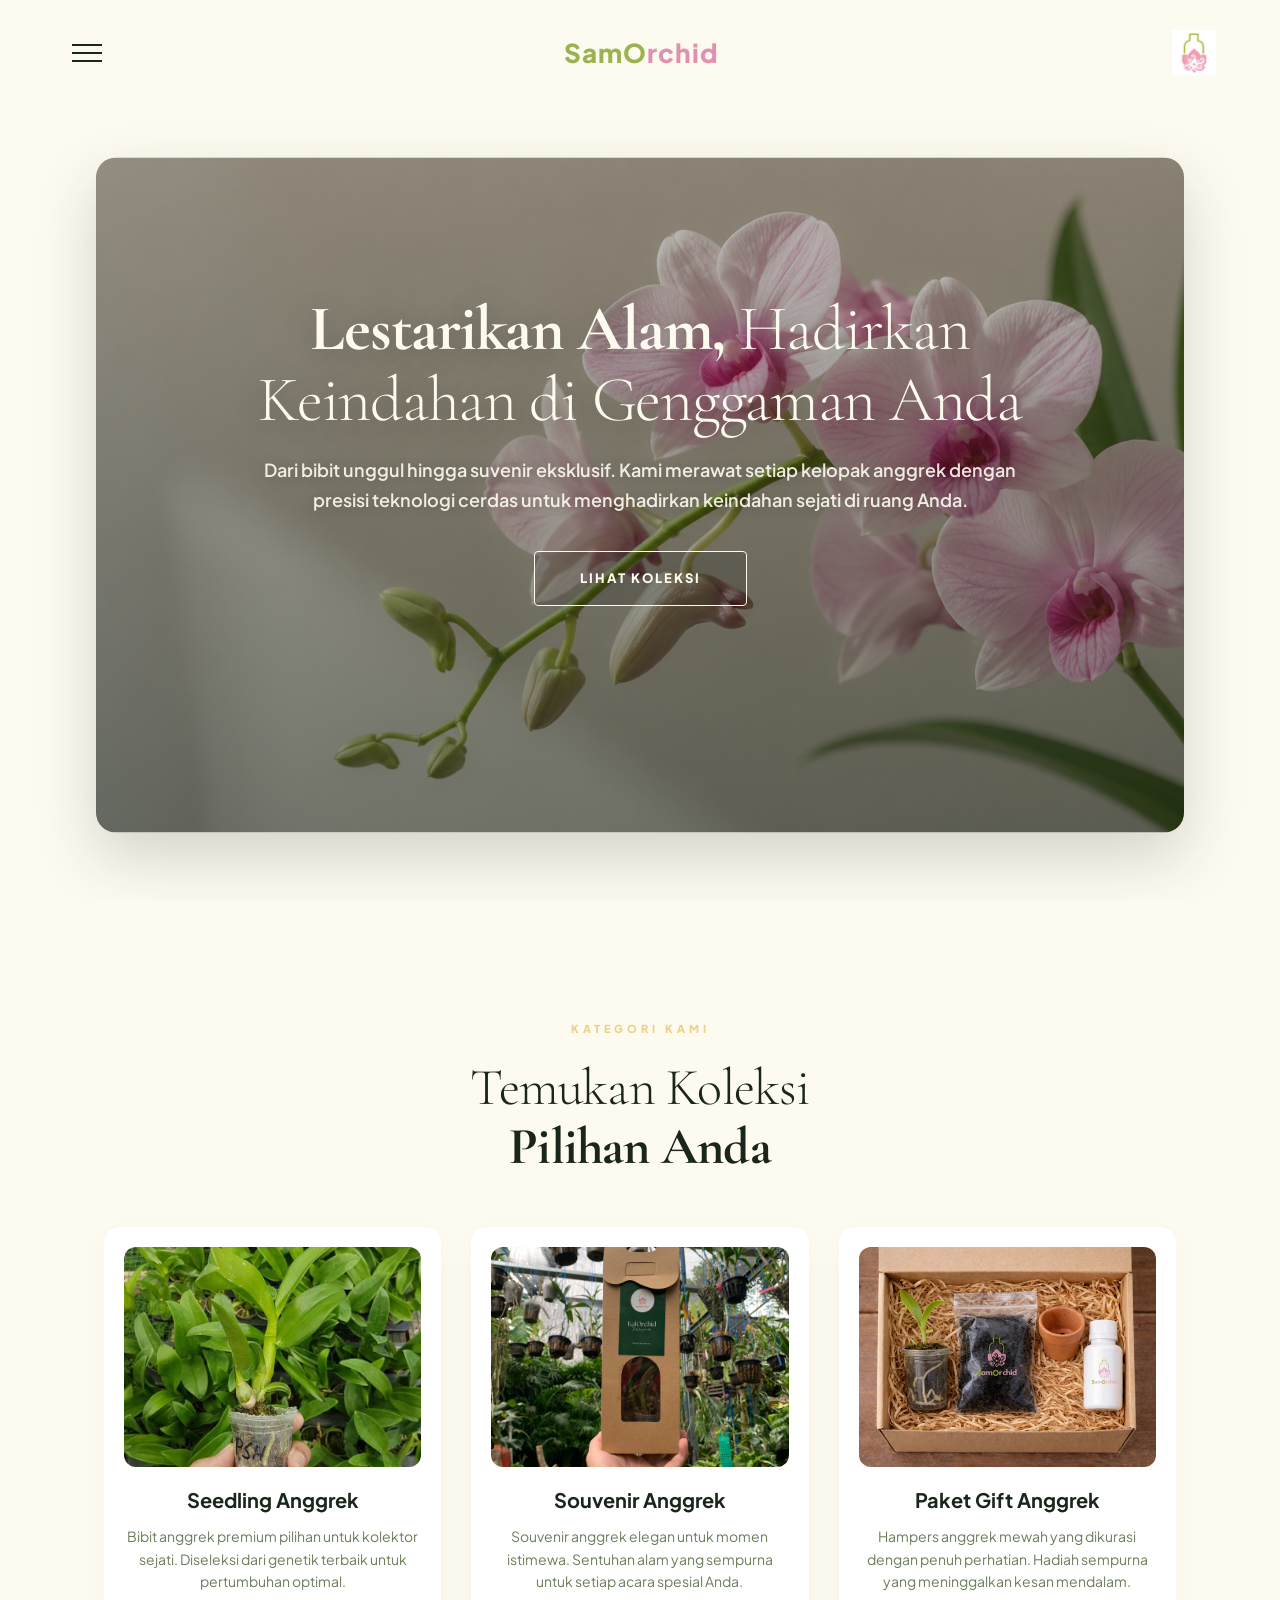
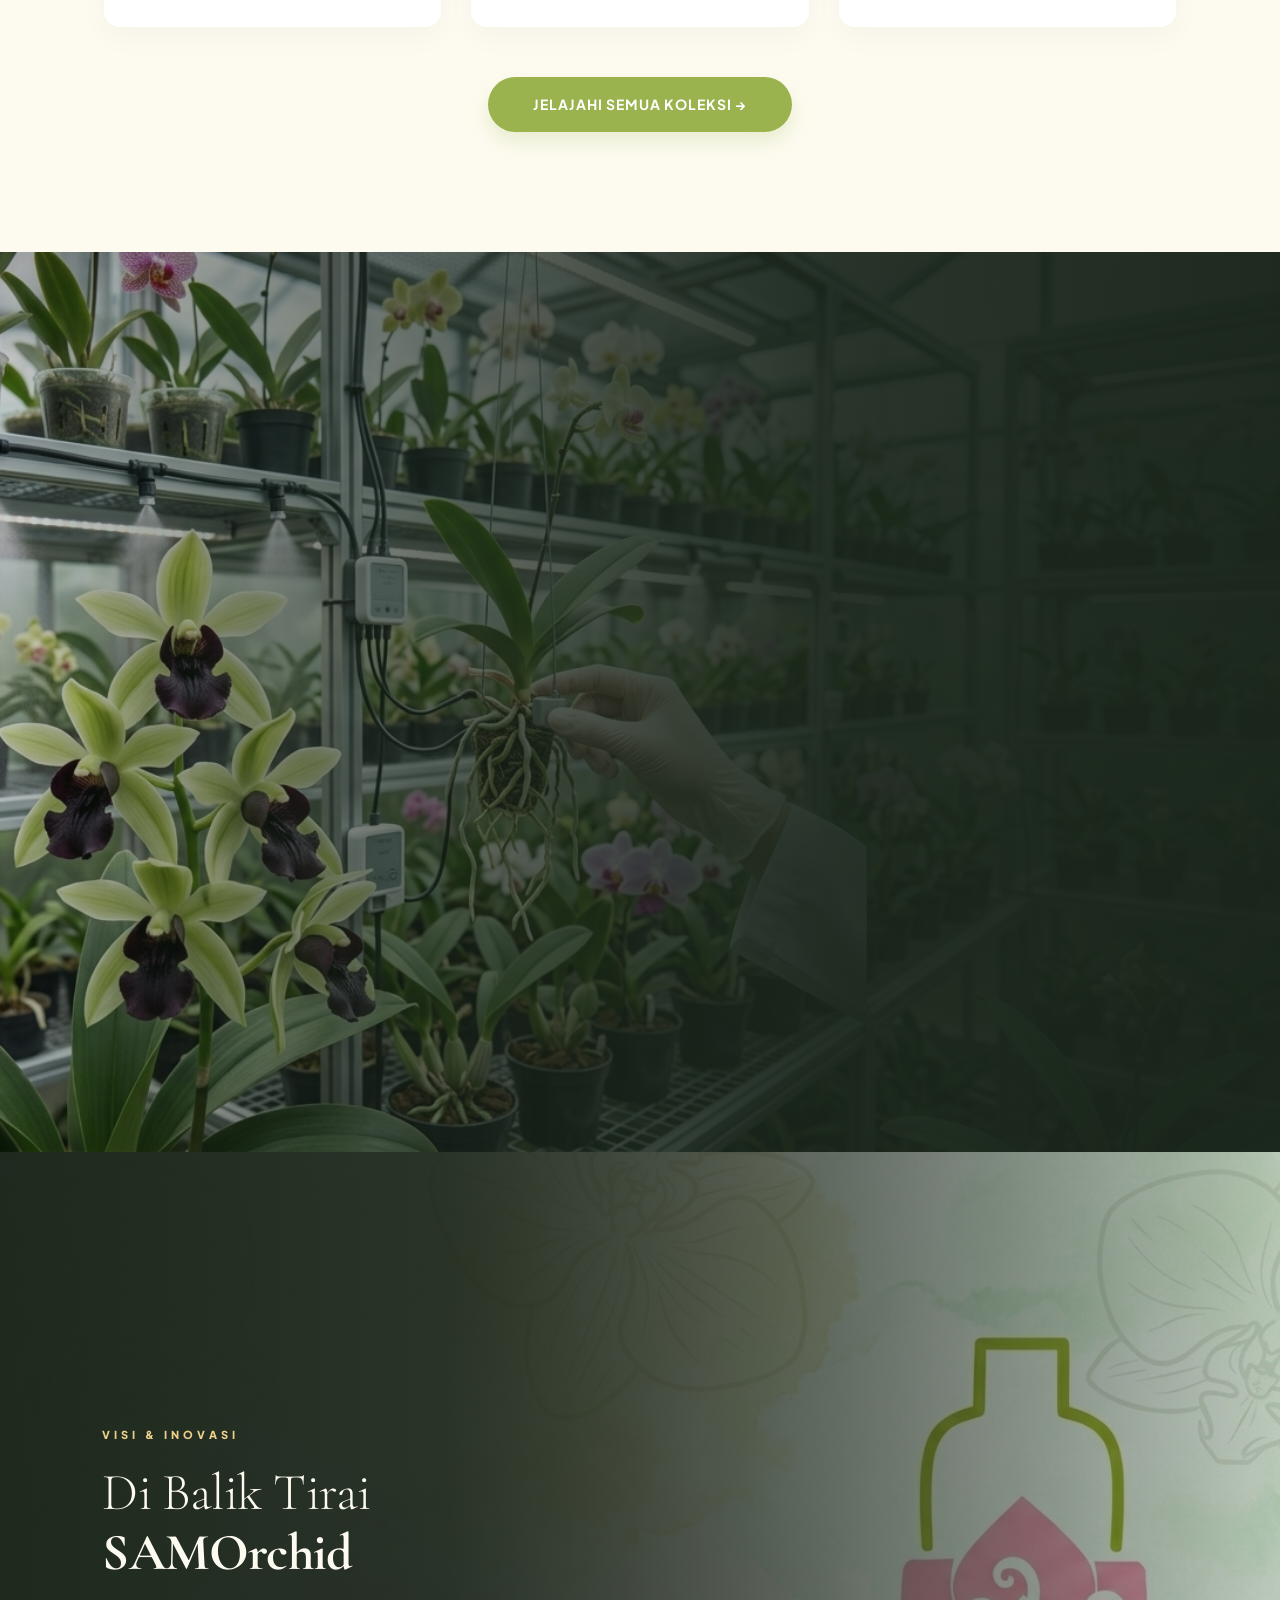
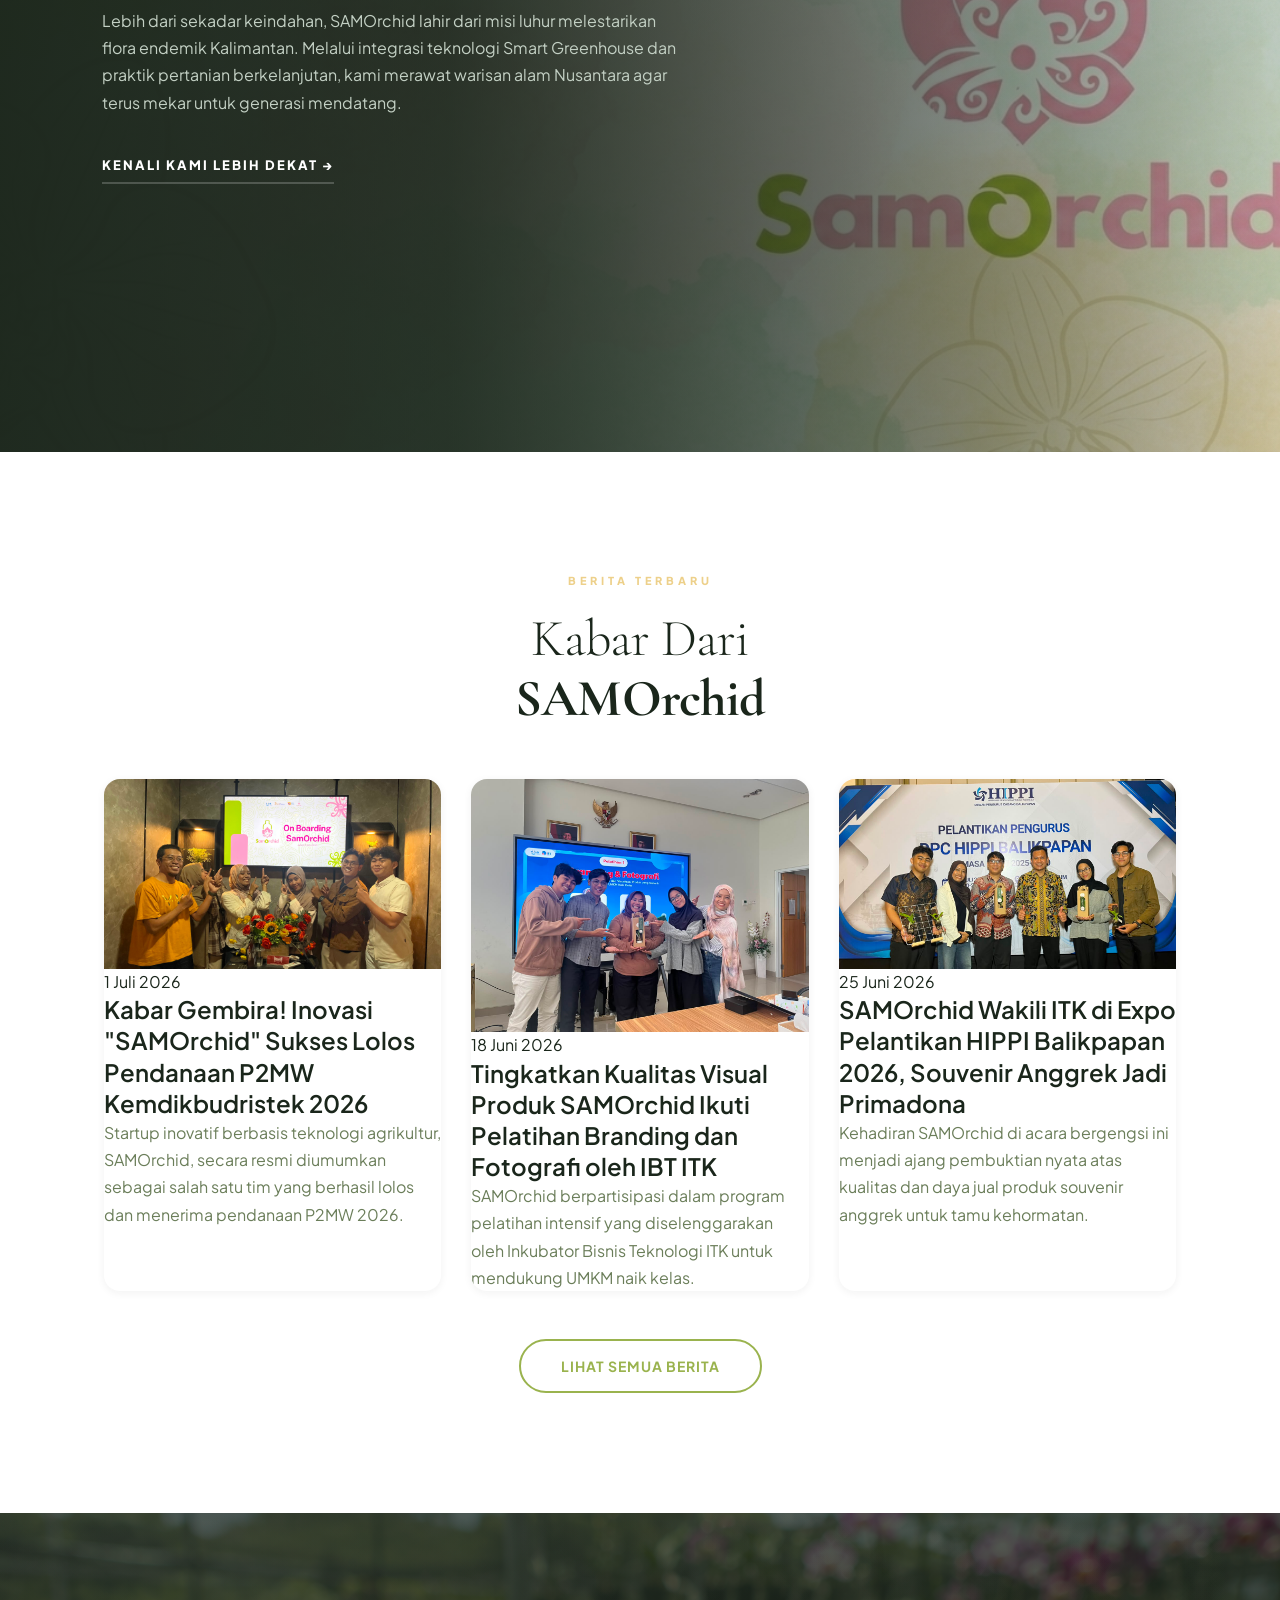
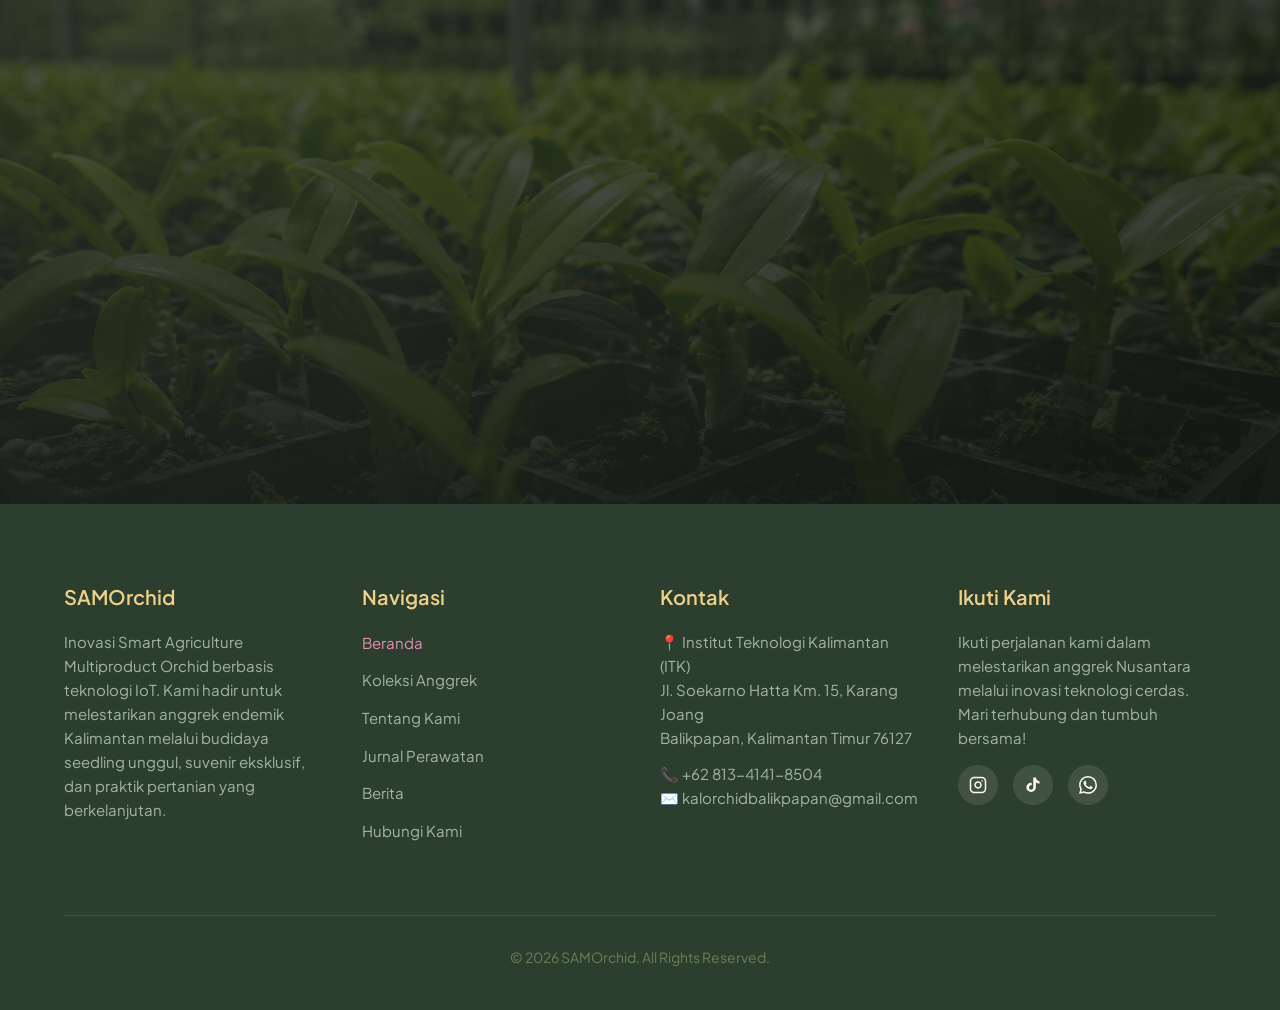
==== commit 0a8e6e10: "Add files via upload" ====
--- a/index.html
+++ b/index.html
@@ -121,7 +121,7 @@
     </div>
 </section>
 
-<section class="care-section" style="background: linear-gradient(270deg, rgba(26,38,27,0.85) 35%, rgba(26,38,27,0.2)), url('assets/images/beranda-jurnal.png') center/cover no-repeat; justify-content: flex-end;">
+<section class="care-section" style="background: linear-gradient(270deg, rgba(26,38,27,0.85) 35%, rgba(26,38,27,0.2)), url('assets/images/beranda-jurnal.png') center/cover no-repeat;">
     <div class="care-content">
         <span class="section-tag scroll-reveal">Jurnal &amp; Panduan</span>
         <h2 class="scroll-reveal" style="transition-delay: 0.1s;">Seni Merawat <strong>Kelopak Anggrek</strong></h2>
--- a/assets/css/samorchid.css
+++ b/assets/css/samorchid.css
@@ -540,7 +540,7 @@
 }
 
 .story-section {
-    height: 100vh;
+    min-height: 100vh; /* Ubah dari height menjadi min-height agar bisa melar ke bawah */
     width: 100%;
     background-size: cover;
     background-position: center;
@@ -2017,3 +2017,25 @@
 }
 
 }
+
+/* Pengaturan Khusus Tampilan Layar HP */
+@media (max-width: 768px) {
+    .story-section {
+        background-attachment: scroll !important; /* Mematikan efek fixed agar background tidak error di HP */
+        padding: 80px 5%; /* Menambah jarak atas-bawah agar konten tidak mentok */
+        background-position: right center !important; /* Menggeser gambar sedikit agar fokusnya pas */
+    }
+
+    .story-content {
+        width: 100%; /* Memastikan teks menyesuaikan layar */
+    }
+
+    .story-content h2 {
+        font-size: 28px; /* Sedikit mengecilkan judul */
+    }
+
+    .story-content p {
+        font-size: 15px; /* Sedikit mengecilkan paragraf */
+        line-height: 1.6;
+    }
+}
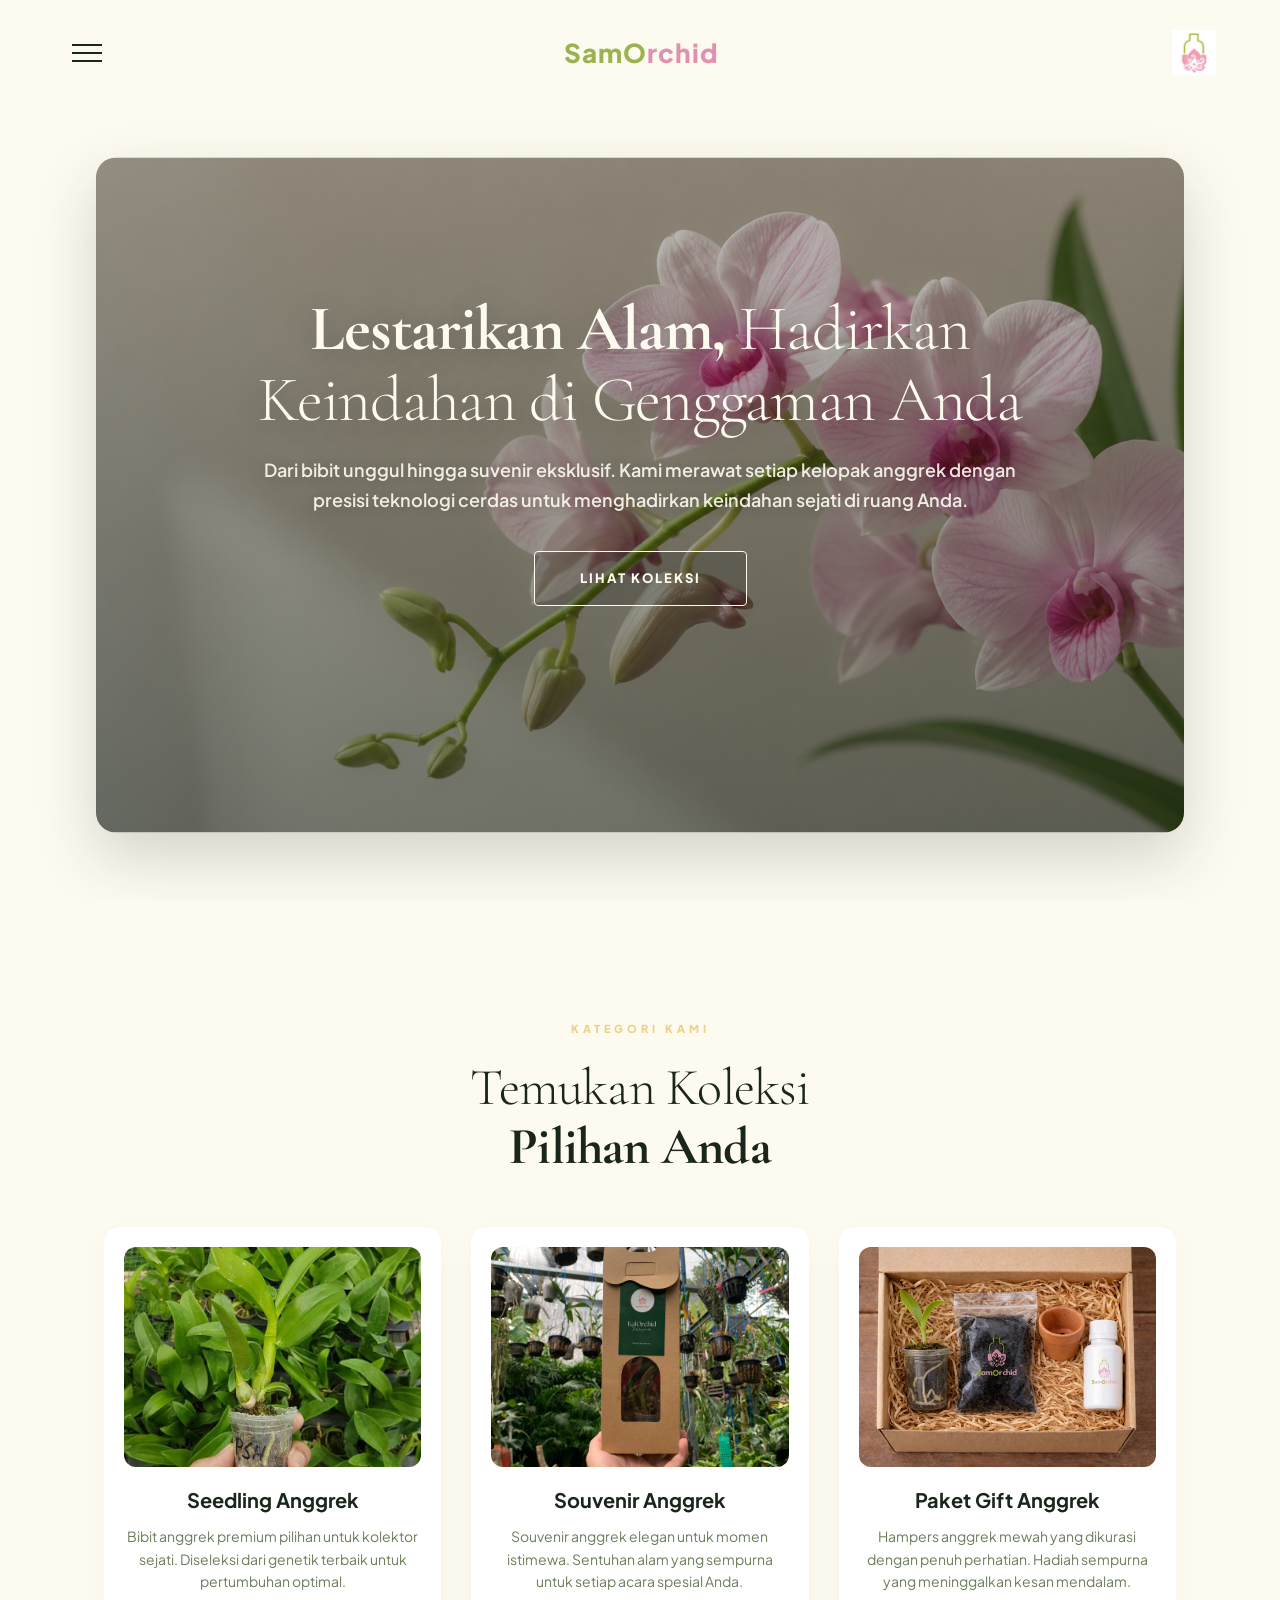
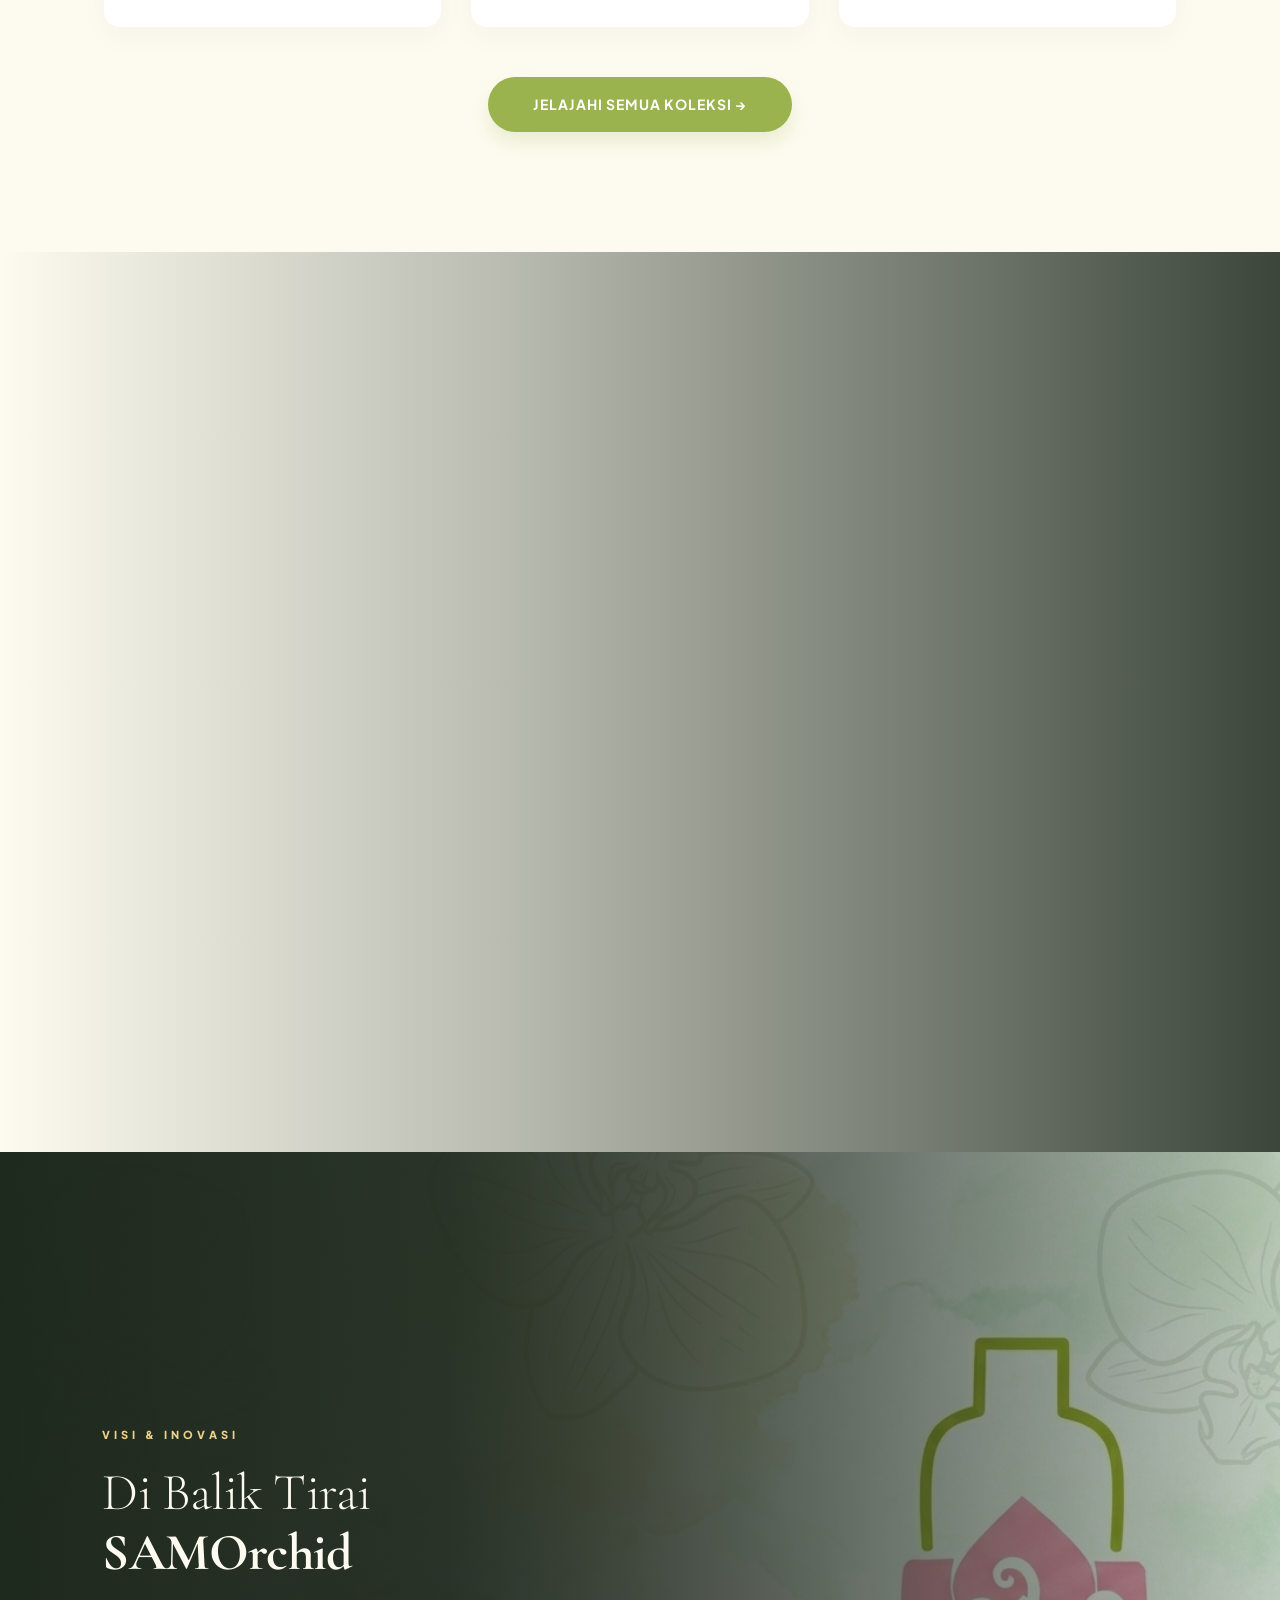
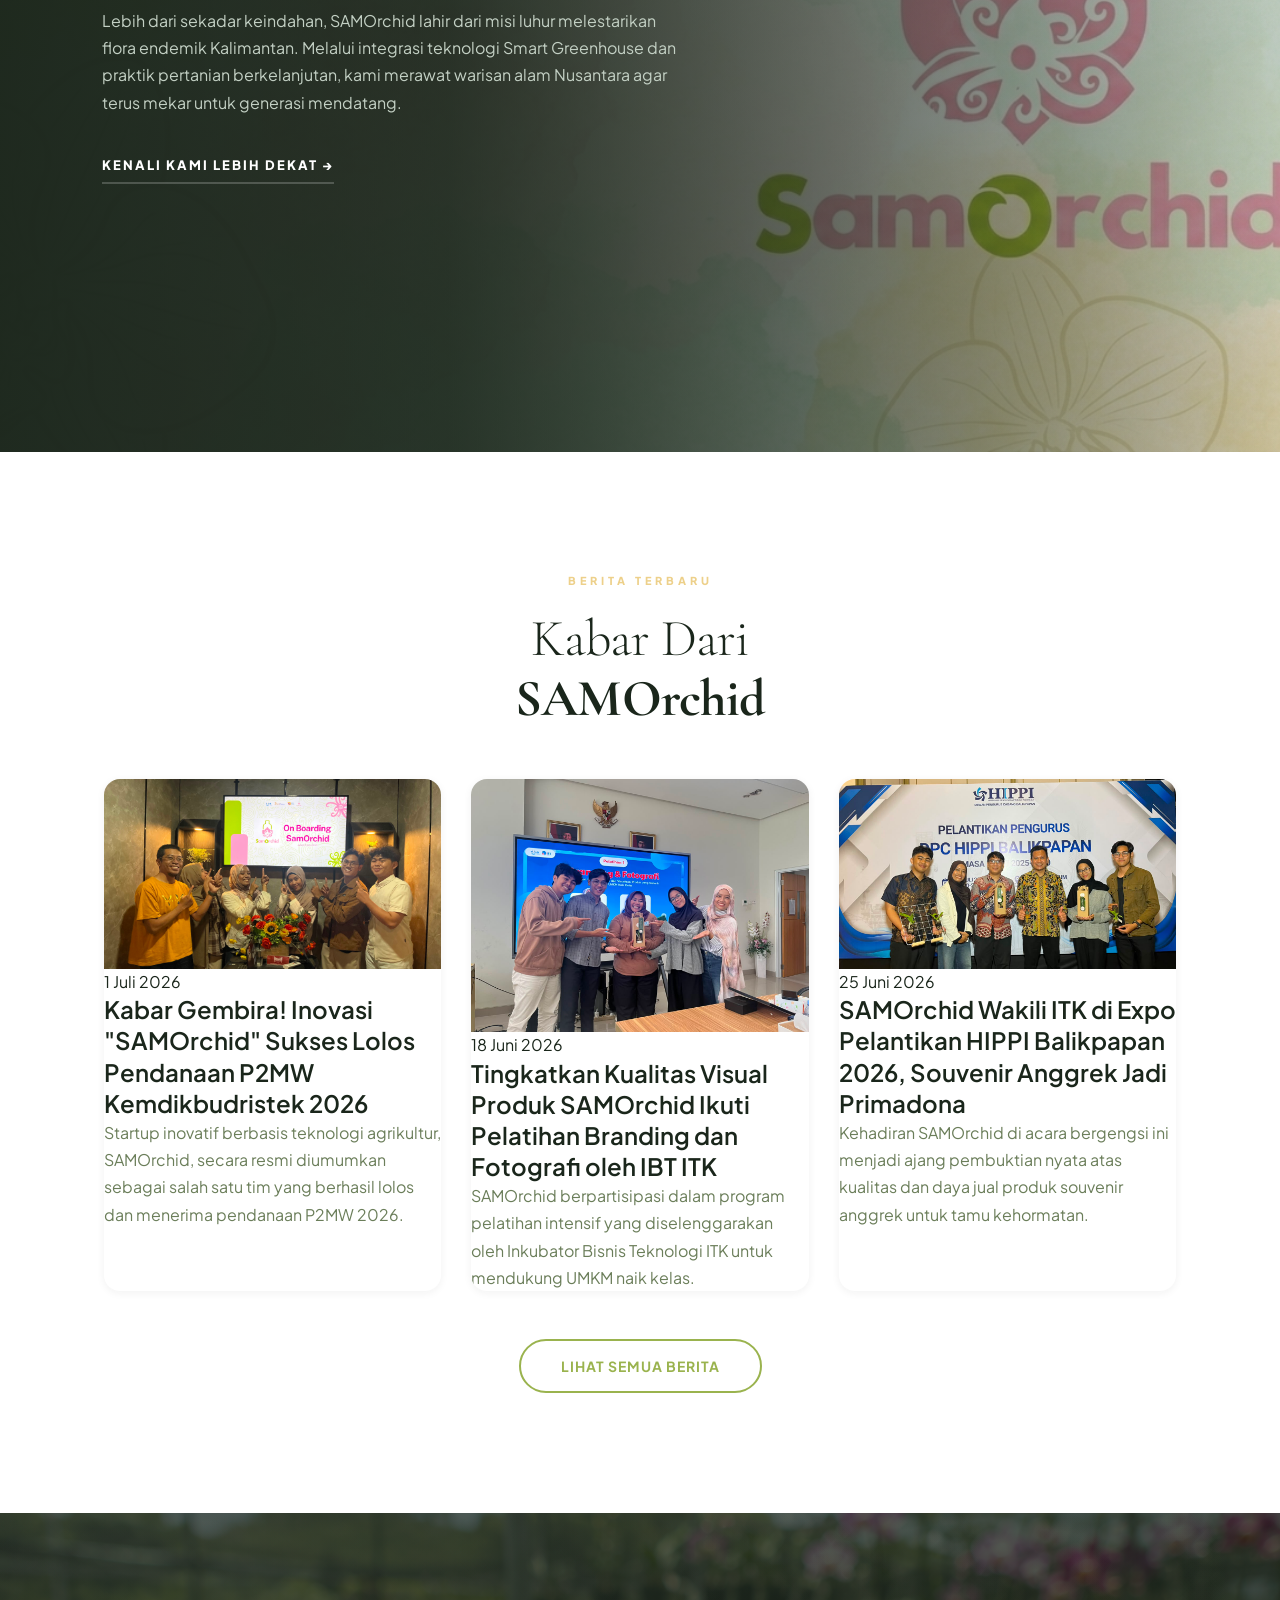
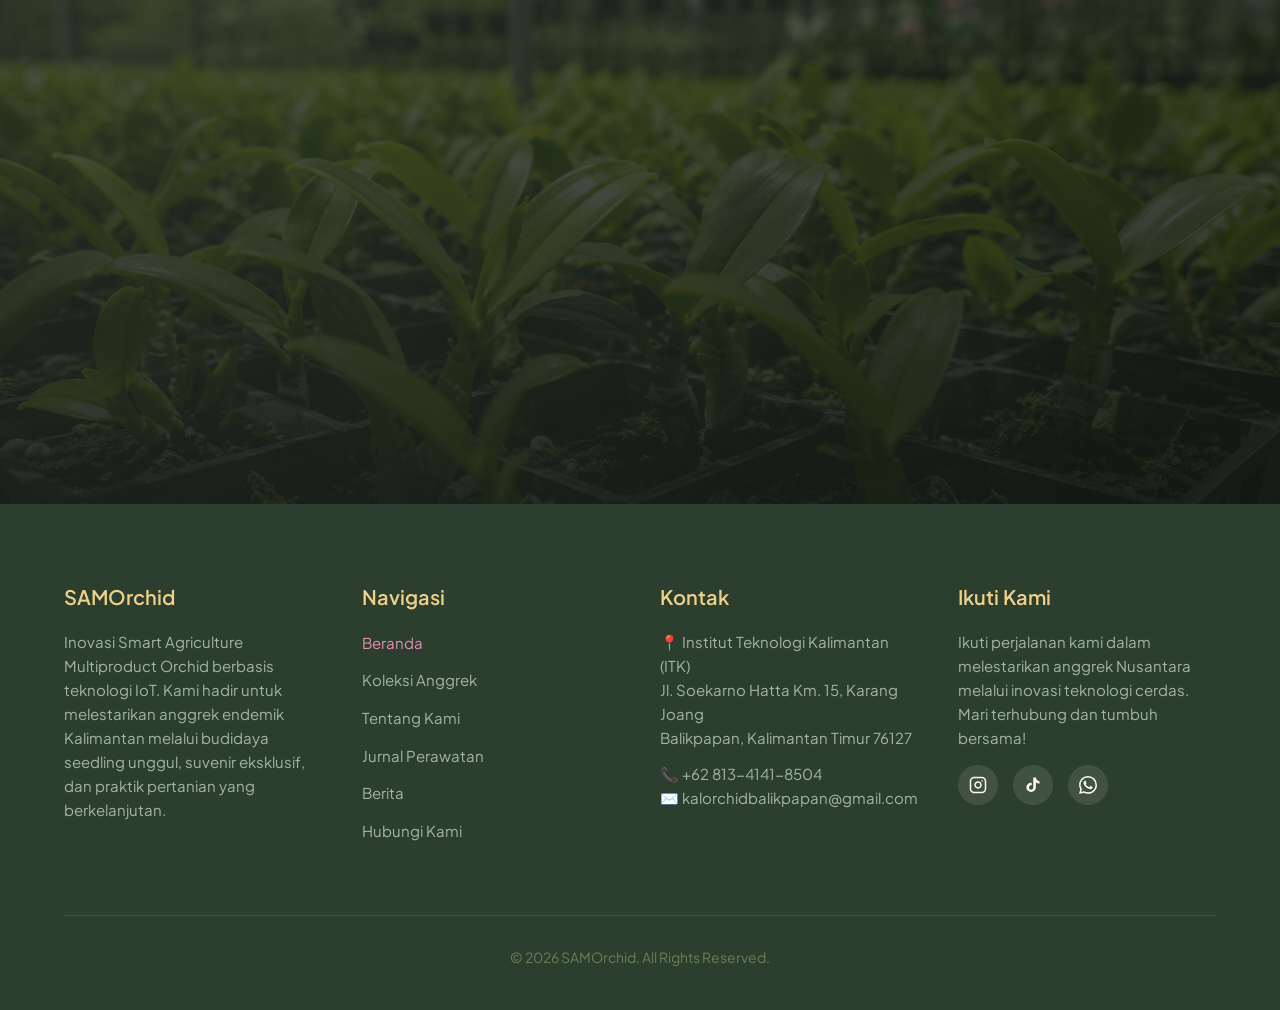
==== commit fbcf3695: "Add files via upload" ====
--- a/index.html
+++ b/index.html
@@ -121,7 +121,7 @@
     </div>
 </section>
 
-<section class="care-section" style="background: linear-gradient(270deg, rgba(26,38,27,0.85) 35%, rgba(26,38,27,0.2)), url('assets/images/beranda-jurnal.png') center/cover no-repeat;">
+<section class="care-section">
     <div class="care-content">
         <span class="section-tag scroll-reveal">Jurnal &amp; Panduan</span>
         <h2 class="scroll-reveal" style="transition-delay: 0.1s;">Seni Merawat <strong>Kelopak Anggrek</strong></h2>
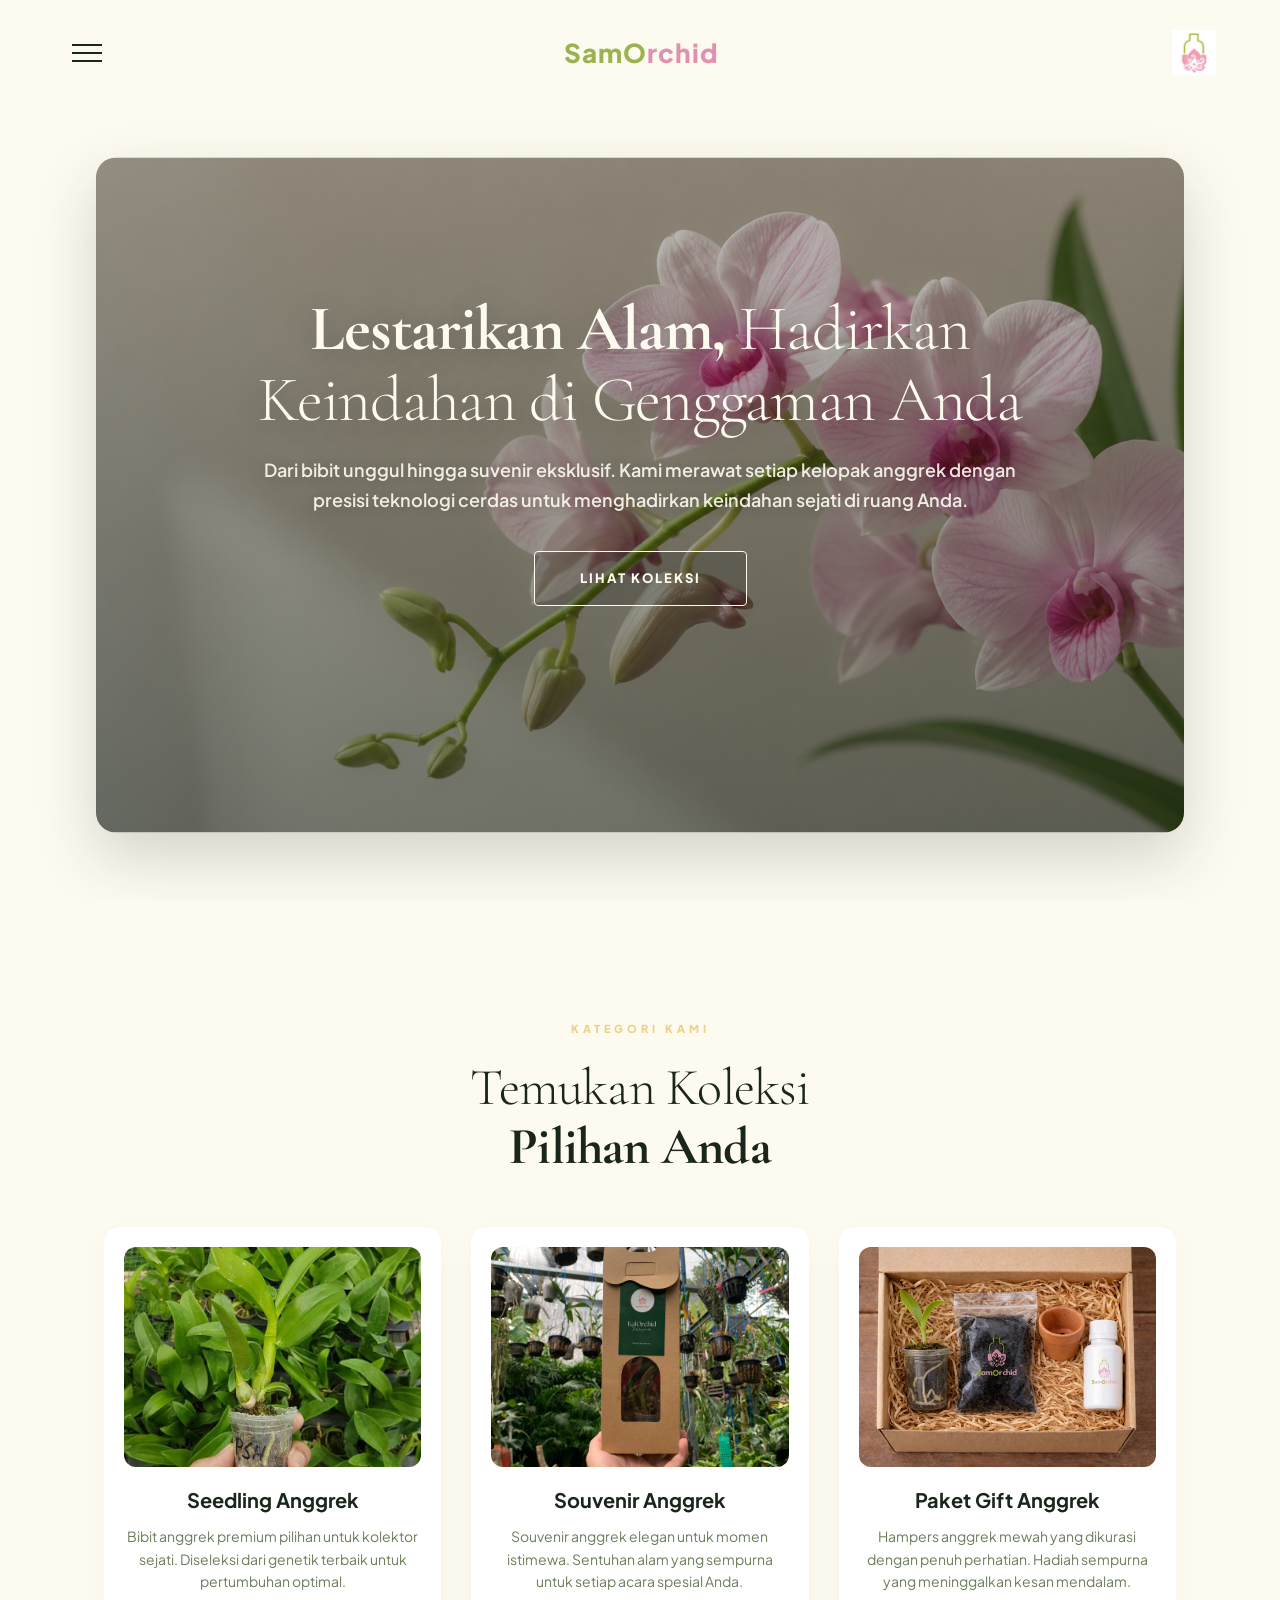
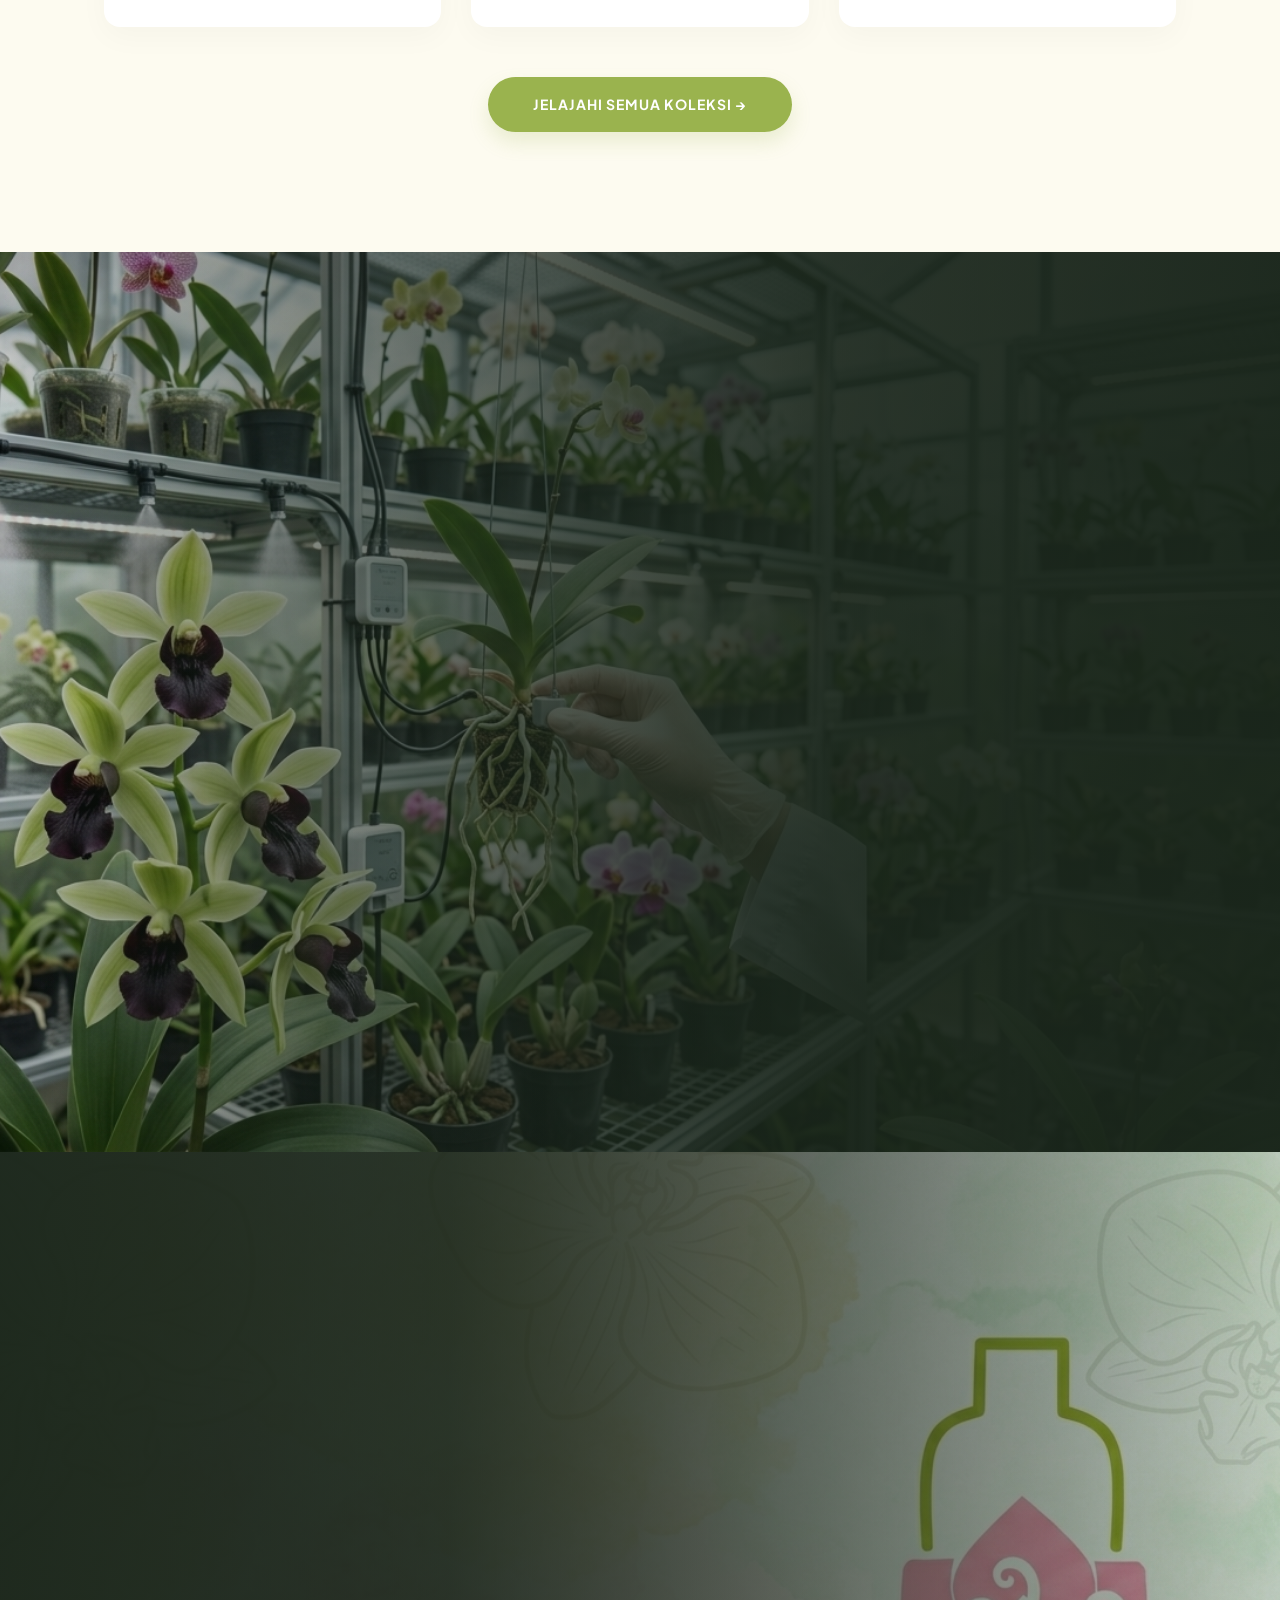
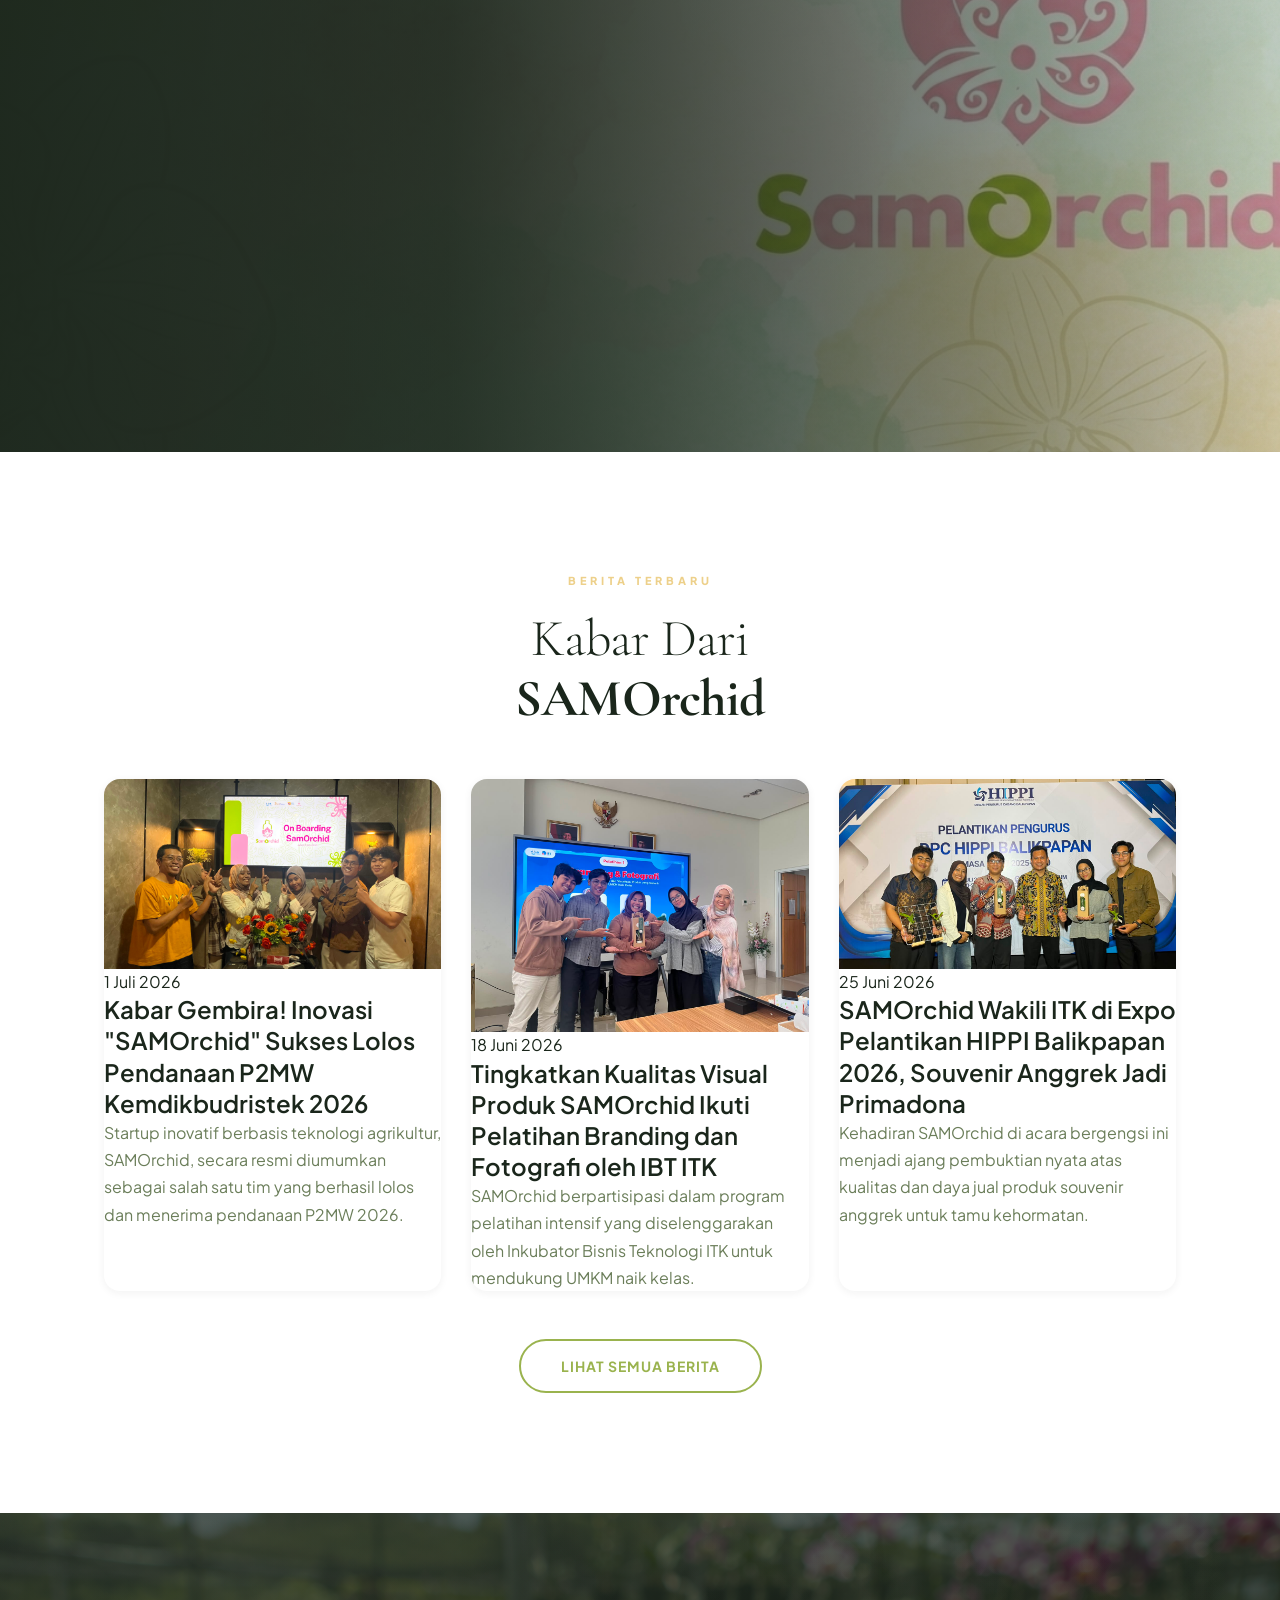
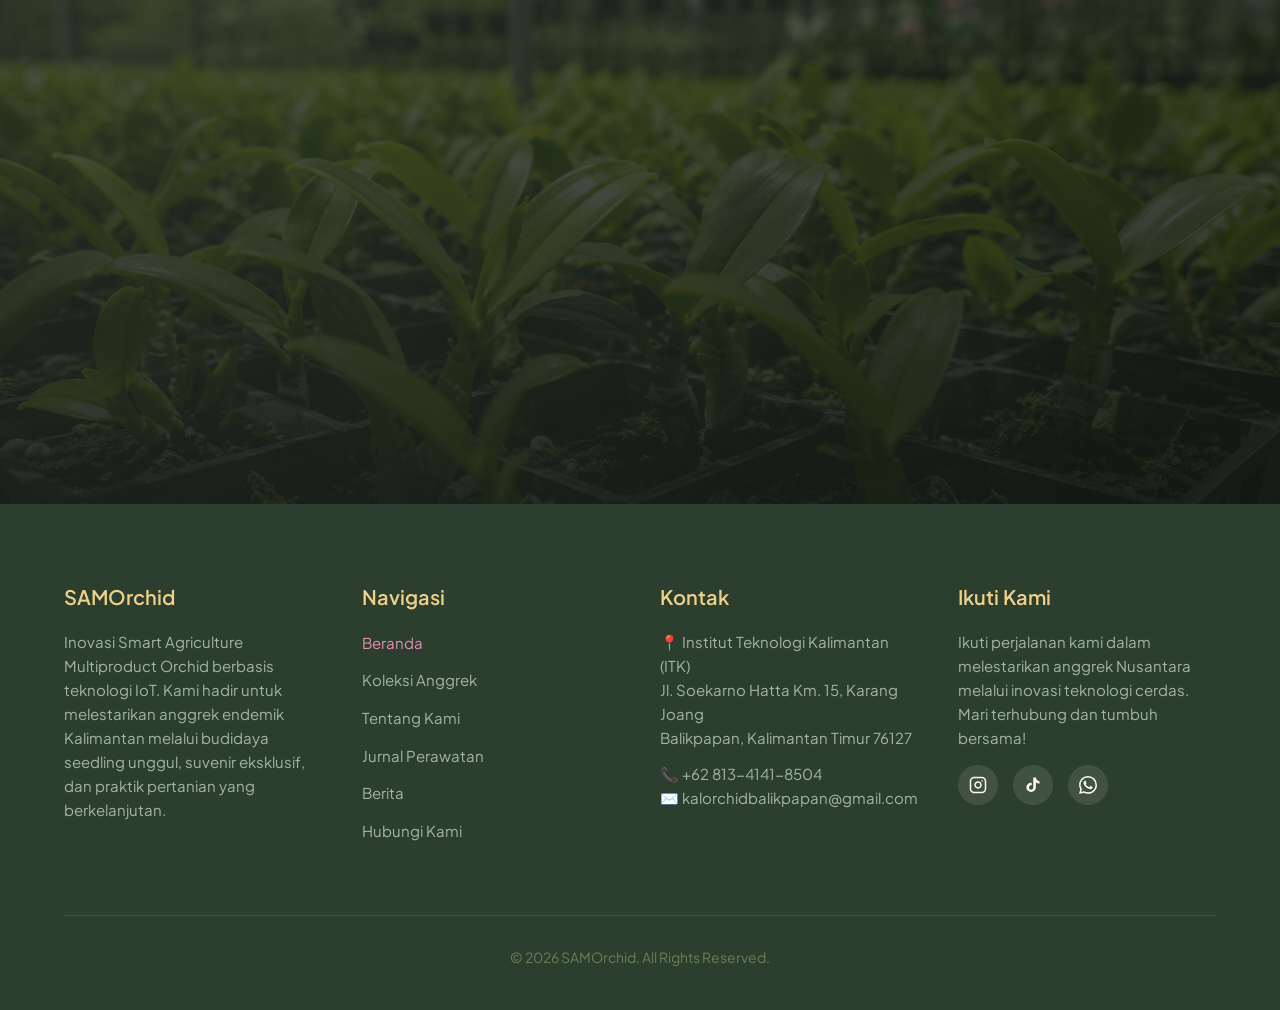
==== commit 7fcb2f9d: "Add files via upload" ====
--- a/index.html
+++ b/index.html
@@ -121,7 +121,7 @@
     </div>
 </section>
 
-<section class="care-section">
+<section class="care-section" style="background: linear-gradient(270deg, rgba(26,38,27,0.85) 35%, rgba(26,38,27,0.2)), url('assets/images/beranda-jurnal.png') center/cover no-repeat;">
     <div class="care-content">
         <span class="section-tag scroll-reveal">Jurnal &amp; Panduan</span>
         <h2 class="scroll-reveal" style="transition-delay: 0.1s;">Seni Merawat <strong>Kelopak Anggrek</strong></h2>
